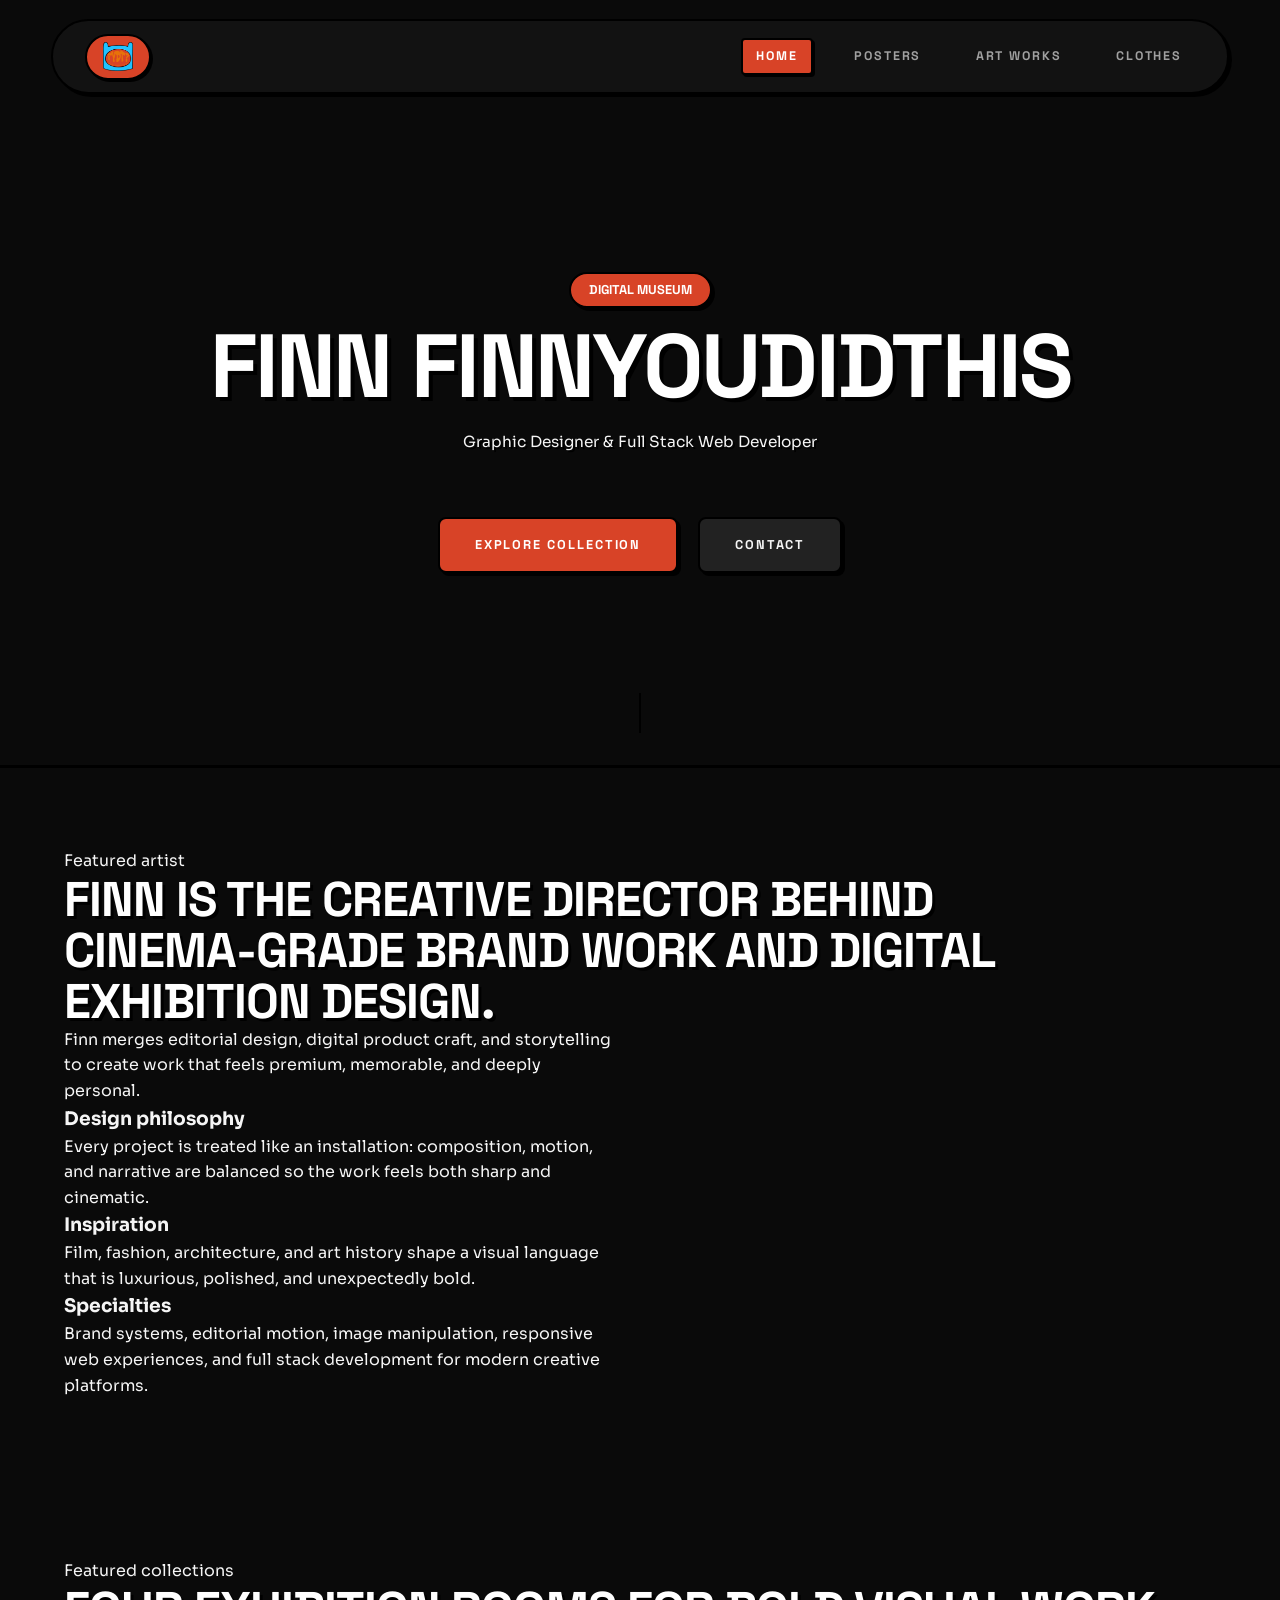
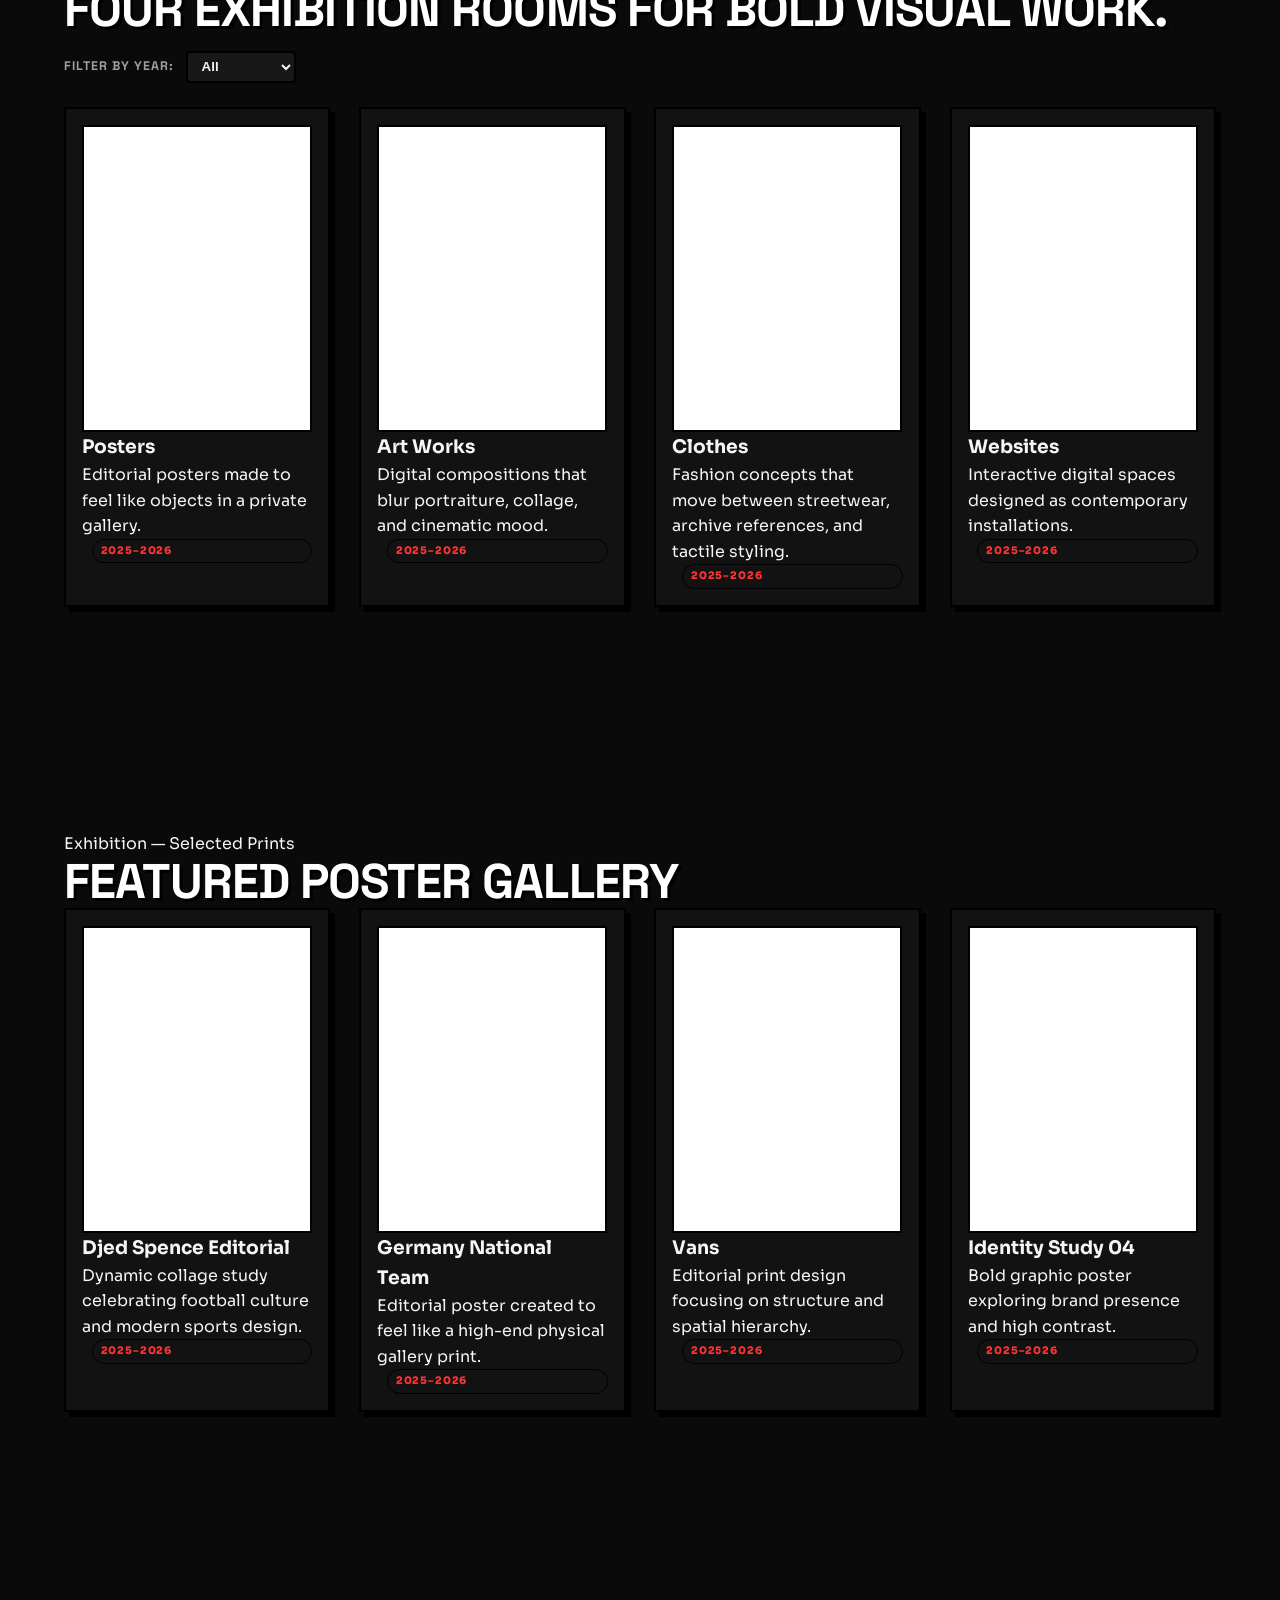
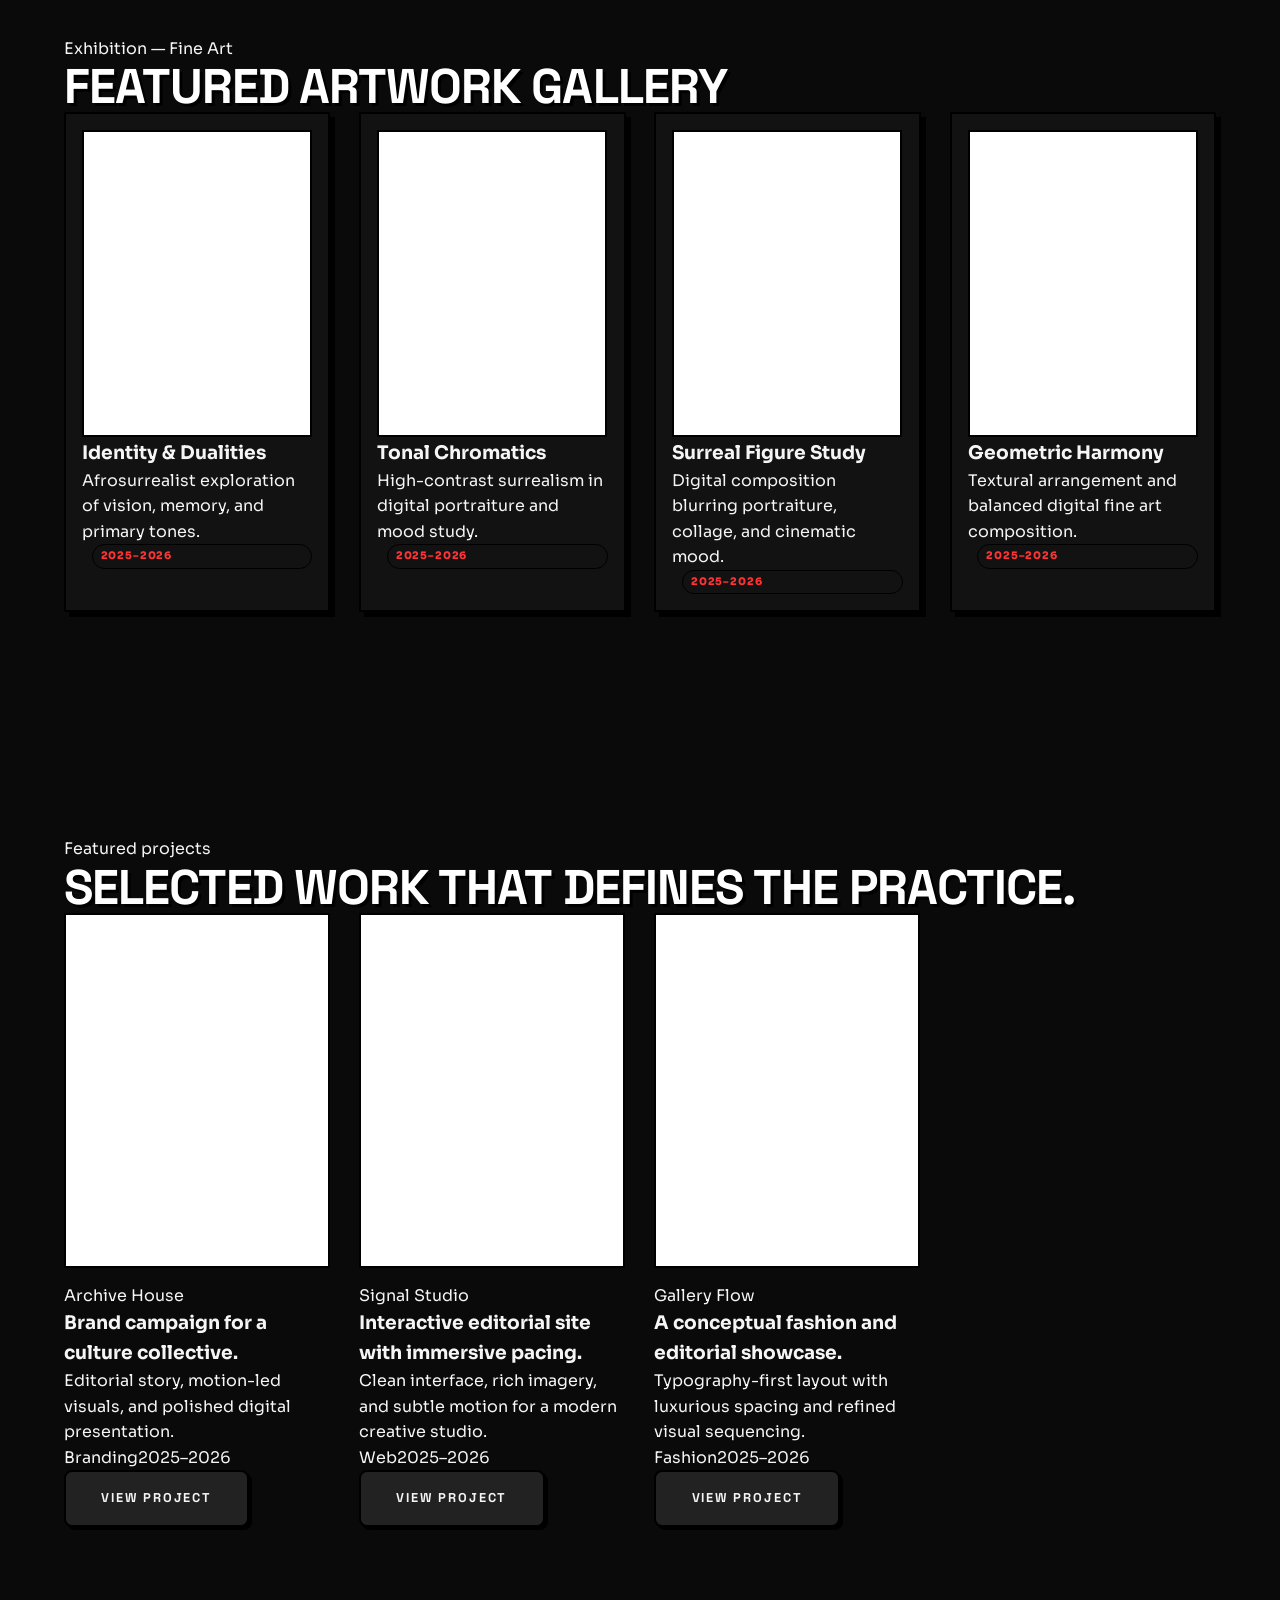
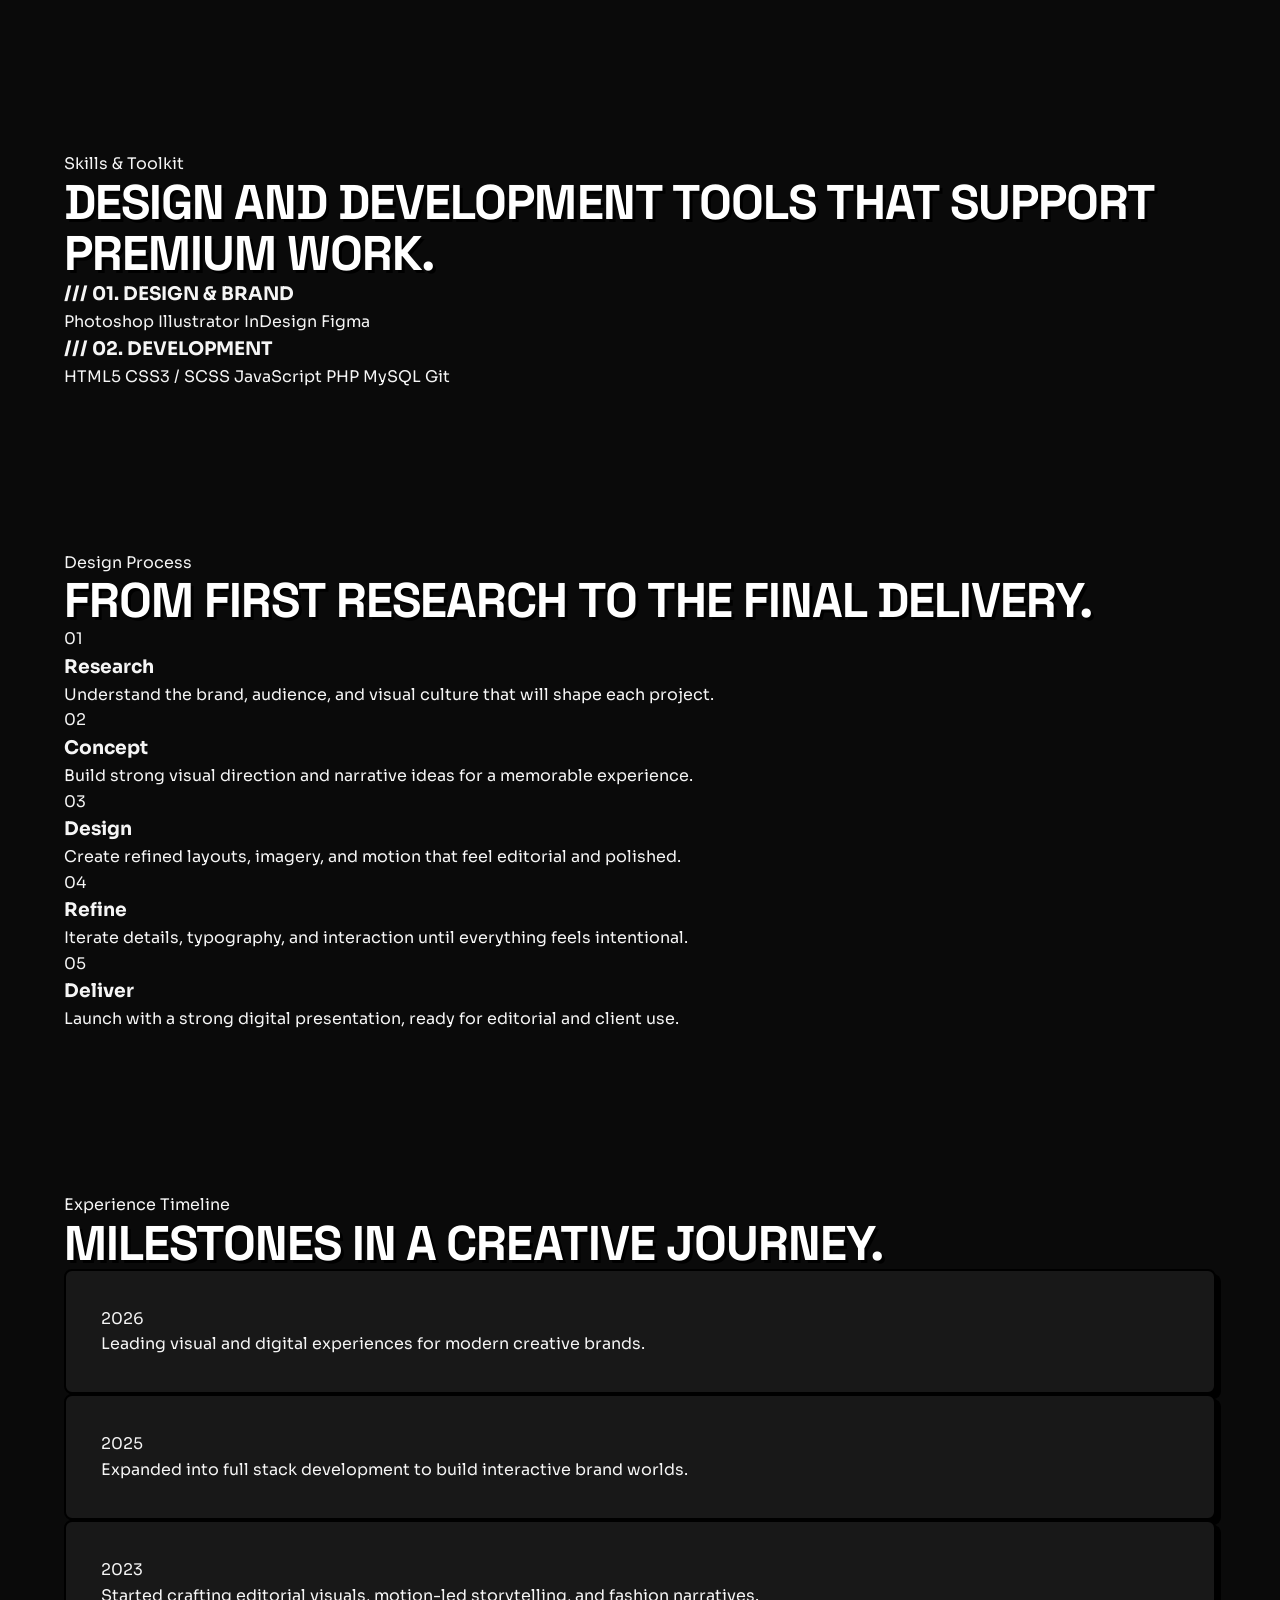
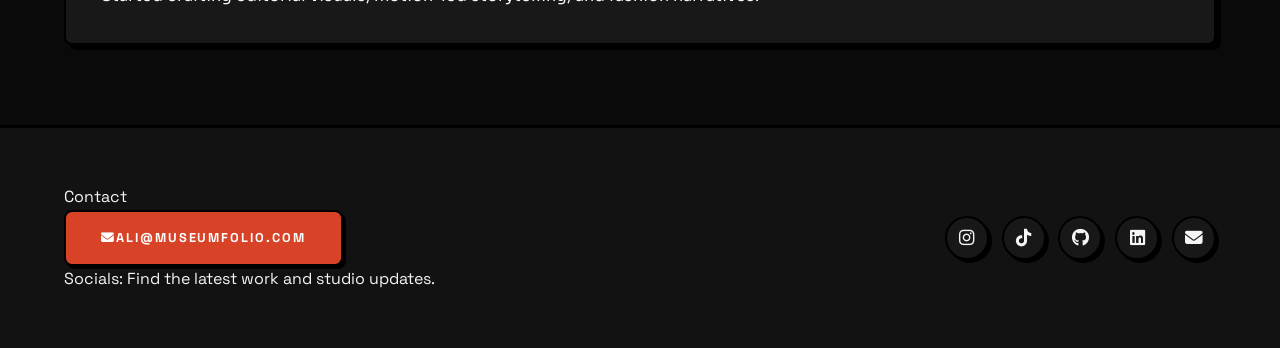
==== Index.html @ 9ff0ce9f "My website I had to redo and move everything" ====
<!DOCTYPE html>
<html lang="en">
<head>
  <meta charset="UTF-8">
  <meta name="viewport" content="width=device-width, initial-scale=1.0">
  <meta name="description" content="Finn is a graphic designer and full stack web developer creating cinematic, museum-inspired digital experiences.">
  <title>Finn | Digital Museum</title>
  
  <!-- Preconnect & Preload Critical Resources -->
  <link rel="icon" type="image/png" href="Images/FYDT/Favicon.png">
  <link rel="preconnect" href="https://fonts.googleapis.com">
  <link rel="preconnect" href="https://fonts.gstatic.com" crossorigin>
  <link rel="preload" href="https://fonts.googleapis.com/css2?family=Space+Grotesk:wght@400;500;700&family=Sora:wght@400;500;600;700&display=swap" as="style">
  
  <link href="https://fonts.googleapis.com/css2?family=Space+Grotesk:wght@400;500;700&family=Sora:wght@400;500;600;700&display=swap" rel="stylesheet">
  <link rel="stylesheet" href="https://cdnjs.cloudflare.com/ajax/libs/font-awesome/6.5.2/css/all.min.css">
  <link rel="stylesheet" href="style.css">
</head>
<body class="page-home" data-page="home">

  <!-- ==========================================================================
       LOADING SCREEN
       ========================================================================== -->
  <div class="loading-screen" id="loadingScreen" aria-hidden="true">
    <div class="loading-dots" aria-hidden="true">
      <span></span>
      <span></span>
      <span></span>
    </div>
    <p>Preparing the exhibition</p>
  </div>

  <!-- ==========================================================================
       SITE NAVIGATION HEADER
       ========================================================================== -->
  <header class="site-header">
    <a class="brand" href="Index.html" data-nav="home">
      <span class="nav-logo"><img src="Images/FYDT/Favicon.png" alt="Finn logo" width="40" height="40"></span>
    </a>
    <button class="menu-toggle" type="button" aria-label="Toggle menu">
      <span></span><span></span><span></span>
    </button>
    <nav class="site-nav" aria-label="Primary navigation">
      <a href="Index.html" data-nav="home" class="active">Home</a>
      <a href="posters.html" data-nav="posters">Posters</a>
      <a href="Artworks.html" data-nav="art">Art Works</a>
      <a href="clothing.html" data-nav="clothes">Clothes</a>
    </nav>
  </header>

  <main id="main-content">
    <!-- ==========================================================================
         HERO SECTION
         ========================================================================== -->
    <section class="hero-section">
      <div class="hero-stage">
        <video class="hero-background-video" muted autoplay loop playsinline preload="none" aria-hidden="true">
          <source src="Images/Hero/Index.mp4" type="video/mp4">
          Your browser does not support video playback.
        </video>
        <div class="hero-overlay"></div>
        
     <div class="hero-copy">
          <p class="eyebrow"> Digital Museum </p>
          <h1>Finn Finnyoudidthis</h1>
          
          <div class="hero-text-rotator" aria-live="polite">
            <span class="rotate-text active">Graphic Designer & Full Stack Web Developer</span>
            <span class="rotate-text">Designing experiences that tell stories.</span>
            <span class="rotate-text">Brand systems, editorial motion & web design.</span>
            <span class="rotate-text">Creating cinematic digital installations.</span>
          </div>

          <div class="hero-actions">
            <a class="btn btn-dark" href="#collections">Explore Collection</a>
            <a class="btn btn-secondary" href="#contact">Contact</a>
          </div>
        </div>

        <a class="scroll-indicator" href="#about" aria-label="Scroll to about section">
          <span></span>
        </a>
      </div>
    </section>

    <!-- ==========================================================================
         ABOUT SECTION
         ========================================================================== -->
    <section class="section about-section" id="about">
      <div class="homepage-heading reveal">
        <p class="eyebrow">Featured artist</p>
        <h2>Finn is the creative director behind cinema‑grade brand work and digital exhibition design.</h2>
      </div>
      <div class="homepage-about-grid reveal">
        <div class="about-copy">
          <p class="body-text">Finn merges editorial design, digital product craft, and storytelling to create work that feels premium, memorable, and deeply personal.</p>
          <div class="about-detail">
            <h3>Design philosophy</h3>
            <p>Every project is treated like an installation: composition, motion, and narrative are balanced so the work feels both sharp and cinematic.</p>
          </div>
          <div class="about-detail">
            <h3>Inspiration</h3>
            <p>Film, fashion, architecture, and art history shape a visual language that is luxurious, polished, and unexpectedly bold.</p>
          </div>
          <div class="about-detail">
            <h3>Specialties</h3>
            <p>Brand systems, editorial motion, image manipulation, responsive web experiences, and full stack development for modern creative platforms.</p>
          </div>
        </div>
      </div>
    </section>

    <!-- ==========================================================================
         COLLECTIONS SECTION
         ========================================================================== -->
    <section class="section collection-section" id="collections">
      <div class="homepage-heading reveal">
        <p class="eyebrow">Featured collections</p>
        <h2>Four exhibition rooms for bold visual work.</h2>
      </div>
      <div class="collection-grid reveal">
        <a href="posters.html" class="collection-card">
          <img src="Images/Posters/Germany.jpg" alt="Poster collection preview" loading="lazy" decoding="async" width="800" height="1000">
          <div>
            <h3>Posters</h3>
            <p>Editorial posters made to feel like objects in a private gallery.</p>
          </div>
        </a>
        <a href="Artworks.html" class="collection-card">
          <img src="Images/Artworks/Saskia.jpg" alt="Art works preview" loading="lazy" decoding="async" width="800" height="1000">
          <div>
            <h3>Art Works</h3>
            <p>Digital compositions that blur portraiture, collage, and cinematic mood.</p>
          </div>
        </a>
        <a href="clothing.html" class="collection-card">
          <img src="Images/Clothing/Retro (1).jpg" alt="Clothes collection preview" loading="lazy" decoding="async" width="800" height="1000">
          <div>
            <h3>Clothes</h3>
            <p>Fashion concepts that move between streetwear, archive references, and tactile styling.</p>
          </div>
        </a>
        <a href="website.html" class="collection-card">
          <img src="Images/Posters/Spain.jpg" alt="Websites collection preview" loading="lazy" decoding="async" width="800" height="1000">
          <div>
            <h3>Websites</h3>
            <p>Interactive digital spaces designed as contemporary installations.</p>
          </div>
        </a>
      </div>
    </section>

    <!-- ==========================================================================
         FEATURED POSTERS SECTION (4 ITEMS)
         ========================================================================== -->
    <section class="section" id="featured-posters">
      <div class="homepage-heading reveal">
        <p class="eyebrow">Exhibition — Selected Prints</p>
        <h2>Featured Poster Gallery</h2>
      </div>

      <div class="collection-grid reveal">
        <!-- Poster Card 1 -->
        <article class="collection-card artwork-card"
                 data-title="Djed Spence Editorial"
                 data-category="Sports Editorial"
                 data-description="Mixed-media poster combining action photography, raw scrapbooking elements, and bold typography inspired by modern kit launches."
                 data-versions='["Images/Posters/Djed.jpg"]'>
          <img src="Images/Posters/Djed.jpg" alt="Djed Spence Editorial" loading="lazy" decoding="async" width="800" height="1000">
          <div>
            <h3>Djed Spence Editorial</h3>
            <p>Dynamic collage study celebrating football culture and modern sports design.</p>
          </div>
        </article>

        <!-- Poster Card 2 -->
        <article class="collection-card artwork-card"
                 data-title="Germany Football Concept"
                 data-category="Sports Editorial"
                 data-description="High-contrast graphic layout using iconic national colors and energetic athlete portraiture."
                 data-versions='["Images/Posters/Germany.jpg"]'>
          <img src="Images/Posters/Germany.jpg" alt="Germany Football Concept" loading="lazy" decoding="async" width="800" height="1000">
          <div>
            <h3>Germany National Team</h3>
            <p>Editorial poster created to feel like a high-end physical gallery print.</p>
          </div>
        </article>

        <!-- Poster Card 3 -->
        <article class="collection-card artwork-card"
                 data-title="Typographic Composition 03"
                 data-category="Editorial Print"
                 data-description="Experimental layout exploring negative space, typography hierarchy, and subtle texture."
                 data-versions='["Images/Posters/Poster (1).jpg"]'>
          <img src="Images/Posters/GEOFF copy.jpg" alt="Typographic Poster Study" loading="lazy" decoding="async" width="800" height="1000">
          <div>
            <h3>Vans</h3>
            <p>Editorial print design focusing on structure and spatial hierarchy.</p>
          </div>
        </article>

        <!-- Poster Card 4 -->
        <article class="collection-card artwork-card"
                 data-title="Visual Identity Print 04"
                 data-category="Brand Graphic"
                 data-description="Bold branding visual exploring modern contrast and cultural symbolism."
                 data-versions='["Images/Posters/Poster (2).jpg"]'>
          <img src="Images/Posters/Norway.jpg" alt="Brand Graphic Poster" loading="lazy" decoding="async" width="800" height="1000">
          <div>
            <h3>Identity Study 04</h3>
            <p>Bold graphic poster exploring brand presence and high contrast.</p>
          </div>
        </article>
      </div>
    </section>

    <!-- ==========================================================================
         FEATURED ARTWORKS SECTION (4 ITEMS)
         ========================================================================== -->
    <section class="section" id="featured-artworks">
      <div class="homepage-heading reveal">
        <p class="eyebrow">Exhibition — Fine Art</p>
        <h2>Featured Artwork Gallery</h2>
      </div>

      <div class="collection-grid reveal">
        <!-- Artwork Card 1 -->
        <article class="collection-card artwork-card"
                 data-title="Identity & Dualities"
                 data-category="Afrosurrealism"
                 data-description="Bold halftone textures, vibrant primary accents, and symbolic layering exploring vision, memory, and culture."
                 data-versions='["Images/Artworks/GWSM-(1).jpg"]'>
          <img src="Images/Artworks/GWSM-(1).jpg" alt="Identity & Dualities" loading="lazy" decoding="async" width="800" height="1000">
          <div>
            <h3>Identity & Dualities</h3>
            <p>Afrosurrealist exploration of vision, memory, and primary tones.</p>
          </div>
        </article>

        <!-- Artwork Card 2 -->
        <article class="collection-card artwork-card"
                 data-title="Tonal Chromatics"
                 data-category="Visual Fine Art"
                 data-description="Rich color grading, tactile highlights, and dramatic silhouette framing designed to evoke raw emotion."
                 data-versions='["Images/Artworks/Panda-(1).jpg"]'>
          <img src="Images/Artworks/Panda-(1).jpg" alt="Tonal Chromatics" loading="lazy" decoding="async" width="800" height="1000">
          <div>
            <h3>Tonal Chromatics</h3>
            <p>High-contrast surrealism in digital portraiture and mood study.</p>
          </div>
        </article>

        <!-- Artwork Card 3 -->
        <article class="collection-card artwork-card"
                 data-title="Surreal Figure Study"
                 data-category="Visual Fine Art"
                 data-description="Cinematic digital composition blending fluid textures, vivid chroma waves, and figure portraiture."
                 data-versions='["Images/Artworks/Saskia.jpg"]'>
          <img src="Images/Artworks/Saskia.jpg" alt="Surreal Figure Study" loading="lazy" decoding="async" width="800" height="1000">
          <div>
            <h3>Surreal Figure Study</h3>
            <p>Digital composition blurring portraiture, collage, and cinematic mood.</p>
          </div>
        </article>

        <!-- Artwork Card 4 -->
        <article class="collection-card artwork-card"
                 data-title="Abstract Form & Texture"
                 data-category="Digital Collage"
                 data-description="Exploration into geometric arrangements, heavy grain overlays, and abstract visual balance."
                 data-versions='["Images/Artworks/Art (3).jpg"]'>
          <img src="Images/Artworks/Brown v1.jpg" alt="Abstract Form & Texture" loading="lazy" decoding="async" width="800" height="1000">
          <div>
            <h3>Geometric Harmony</h3>
            <p>Textural arrangement and balanced digital fine art composition.</p>
          </div>
        </article>
      </div>
    </section>

    <!-- ==========================================================================
         FEATURED PROJECTS SECTION
         ========================================================================== -->
    <section class="section project-section">
      <div class="homepage-heading reveal">
        <p class="eyebrow">Featured projects</p>
        <h2>Selected work that defines the practice.</h2>
      </div>
      <div class="featured-project-grid reveal">
        <article class="featured-project-card">
          <img src="Images/Artworks/GWSM-(1).jpg" alt="Archive House project preview" loading="lazy" decoding="async" width="800" height="600">
          <div class="project-copy">
            <p class="eyebrow">Archive House</p>
            <h3>Brand campaign for a culture collective.</h3>
            <p>Editorial story, motion-led visuals, and polished digital presentation.</p>
            <div class="project-meta"><span>Branding</span><span>2025–2026</span></div>
            <a href="#" class="btn btn-secondary">View Project</a>
          </div>
        </article>
        <article class="featured-project-card">
          <img src="Images/Artworks/Panda-(1).jpg" alt="Signal Studio project preview" loading="lazy" decoding="async" width="800" height="600">
          <div class="project-copy">
            <p class="eyebrow">Signal Studio</p>
            <h3>Interactive editorial site with immersive pacing.</h3>
            <p>Clean interface, rich imagery, and subtle motion for a modern creative studio.</p>
            <div class="project-meta"><span>Web</span><span>2025–2026</span></div>
            <a href="#" class="btn btn-secondary">View Project</a>
          </div>
        </article>
        <article class="featured-project-card">
          <img src="Images/Posters/Djed.jpg" alt="Gallery Flow project preview" loading="lazy" decoding="async" width="800" height="600">
          <div class="project-copy">
            <p class="eyebrow">Gallery Flow</p>
            <h3>A conceptual fashion and editorial showcase.</h3>
            <p>Typography-first layout with luxurious spacing and refined visual sequencing.</p>
            <div class="project-meta"><span>Fashion</span><span>2025–2026</span></div>
            <a href="#" class="btn btn-secondary">View Project</a>
          </div>
        </article>
      </div>
    </section>

    <!-- ==========================================================================
         SKILLS SECTION (NEO-BRUTALIST BADGE UPGRADE)
         ========================================================================== -->
    <section class="section skills-section">
      <div class="homepage-heading reveal">
        <p class="eyebrow">Skills & Toolkit</p>
        <h2>DESIGN AND DEVELOPMENT TOOLS THAT SUPPORT PREMIUM WORK.</h2>
      </div>
      <div class="skills-wrapper reveal">
        <div class="skills-group">
          <h3 class="skills-group-title">/// 01. DESIGN & BRAND</h3>
          <div class="skills-tags">
            <span class="skill-pill">Photoshop</span>
            <span class="skill-pill">Illustrator</span>
            <span class="skill-pill">InDesign</span>
            <span class="skill-pill">Figma</span>
          </div>
        </div>
        <div class="skills-group">
          <h3 class="skills-group-title">/// 02. DEVELOPMENT</h3>
          <div class="skills-tags">
            <span class="skill-pill">HTML5</span>
            <span class="skill-pill">CSS3 / SCSS</span>
            <span class="skill-pill">JavaScript</span>
            <span class="skill-pill">PHP</span>
            <span class="skill-pill">MySQL</span>
            <span class="skill-pill">Git</span>
          </div>
        </div>
      </div>
    </section>

    <!-- ==========================================================================
         PROCESS SECTION (NUMBERED CARD UPGRADE)
         ========================================================================== -->
    <section class="section process-section">
      <div class="homepage-heading reveal">
        <p class="eyebrow">Design Process</p>
        <h2>FROM FIRST RESEARCH TO THE FINAL DELIVERY.</h2>
      </div>
      <div class="process-grid reveal">
        <div class="process-card">
          <span class="process-number">01</span>
          <h3>Research</h3>
          <p>Understand the brand, audience, and visual culture that will shape each project.</p>
        </div>
        <div class="process-card">
          <span class="process-number">02</span>
          <h3>Concept</h3>
          <p>Build strong visual direction and narrative ideas for a memorable experience.</p>
        </div>
        <div class="process-card">
          <span class="process-number">03</span>
          <h3>Design</h3>
          <p>Create refined layouts, imagery, and motion that feel editorial and polished.</p>
        </div>
        <div class="process-card">
          <span class="process-number">04</span>
          <h3>Refine</h3>
          <p>Iterate details, typography, and interaction until everything feels intentional.</p>
        </div>
        <div class="process-card">
          <span class="process-number">05</span>
          <h3>Deliver</h3>
          <p>Launch with a strong digital presentation, ready for editorial and client use.</p>
        </div>
      </div>
    </section>

    <!-- ==========================================================================
         TIMELINE SECTION (VERTICAL BADGED TIMELINE UPGRADE)
         ========================================================================== -->
    <section class="section timeline-section">
      <div class="homepage-heading reveal">
        <p class="eyebrow">Experience Timeline</p>
        <h2>MILESTONES IN A CREATIVE JOURNEY.</h2>
      </div>
      <div class="timeline-container reveal">
        <div class="timeline-item">
          <div class="timeline-badge">2026</div>
          <div class="timeline-content">
            <p>Leading visual and digital experiences for modern creative brands.</p>
          </div>
        </div>
        <div class="timeline-item">
          <div class="timeline-badge">2025</div>
          <div class="timeline-content">
            <p>Expanded into full stack development to build interactive brand worlds.</p>
          </div>
        </div>
        <div class="timeline-item">
          <div class="timeline-badge">2023</div>
          <div class="timeline-content">
            <p>Started crafting editorial visuals, motion-led storytelling, and fashion narratives.</p>
          </div>
        </div>
      </div>
    </section>
  </main>

  <!-- ==========================================================================
       FOOTER
       ========================================================================== -->
  <footer class="site-footer" id="contact">
    <div class="footer-info">
      <p class="eyebrow">Contact</p>
      <div class="email-cta">
        <a href="mailto:ali@museumfolio.com" class="btn btn-dark email-btn">
          <i class="fa-solid fa-envelope" aria-hidden="true"></i>
          <span>ali@museumfolio.com</span>
        </a>
      </div>
      <p class="footer-subtext">Socials: Find the latest work and studio updates.</p>
    </div>
    <div class="social-links">
      <a href="https://www.instagram.com/finnyoudidthis/" target="_blank" rel="noreferrer" aria-label="Instagram">
        <i class="fab fa-instagram" aria-hidden="true"></i>
      </a>
      <a href="https://www.tiktok.com/" target="_blank" rel="noreferrer" aria-label="TikTok">
        <i class="fab fa-tiktok" aria-hidden="true"></i>
      </a>
      <a href="https://github.com/" target="_blank" rel="noreferrer" aria-label="GitHub">
        <i class="fab fa-github" aria-hidden="true"></i>
      </a>
      <a href="https://www.linkedin.com/" target="_blank" rel="noreferrer" aria-label="LinkedIn">
        <i class="fab fa-linkedin" aria-hidden="true"></i>
      </a>
      <a href="mailto:ali@museumfolio.com" aria-label="Email Direct">
        <i class="fas fa-envelope" aria-hidden="true"></i>
      </a>
    </div>
  </footer>

  <!-- Lightbox Modal -->
  <div class="art-modal" id="artModal" role="dialog" aria-modal="true" aria-labelledby="modalTitle" aria-hidden="true">
    <div class="art-modal-container">
      <button class="art-modal-close" aria-label="Close modal">&times;</button>
      <div class="art-modal-stage">
        <button class="modal-nav prev" aria-label="Previous image">&larr;</button>
        <img src="" alt="Poster Preview" class="reward-preview-img" id="modalImage">
        <button class="modal-nav next" aria-label="Next image">&rarr;</button>
      </div>
      <div class="art-modal-sidebar">
        <div class="modal-meta-header">
          <h2 class="modal-title" id="modalTitle">POSTER DETAILS</h2>
          <span class="category-tag"></span>
        </div>
        <div class="modal-meta-body">
          <p class="modal-description"></p>
        </div>
        <div class="version-section">
          <span class="version-section-title">Versions / Angles</span>
          <div class="version-thumbnails"></div>
        </div>
      </div>
    </div>
  </div>

  <!-- ==========================================================================
       SCRIPTS
       ========================================================================== -->
  <script src="https://cdnjs.cloudflare.com/ajax/libs/gsap/3.12.5/gsap.min.js"></script>
  <script src="https://unpkg.com/lenis@1.1.21/dist/lenis.min.js"></script>
  <script src="script.js"></script>

  <!-- Instant Preloader Safeguard Script for Mobile -->
  <script>
    (function() {
      const loader = document.getElementById('loadingScreen');
      const dismissLoader = () => {
        if (loader && !loader.classList.contains('hidden')) {
          loader.classList.add('hidden');
          document.body.classList.add('loaded');
        }
      };

      if (document.readyState === 'interactive' || document.readyState === 'complete') {
        dismissLoader();
      } else {
        document.addEventListener('DOMContentLoaded', dismissLoader);
      }

      setTimeout(dismissLoader, 1200);
    })();
  </script>
</body>
</html>
---- style.css ----
/* ==========================================================================
   PRODUCTION CSS ARCHITECTURE — EDITORIAL GALLERY & DIGITAL STUDIO
   Aesthetic: Raw Grunge / Neo-Brutalist Indie Zine / High-Contrast Tactile
   ========================================================================== */

/* --------------------------------------------------------------------------
   01. DESIGN SYSTEM & COLOR TOKENS (PUNK GRUNGE / NEO-BRUTALIST THEME)
   -------------------------------------------------------------------------- */
:root {
  /* Color System - Pitch Black, Dark Slate & Rust Accent */
  --bg-primary: #0a0a0a;
  --bg-secondary: #121212;
  --bg-surface: #181818;
  --bg-surface-elevated: #222222;

  --text-main: #f5f5f5;
  --text-muted: #a0a0a0;
  --text-dim: #666666;

  /* Raw Accent Colors */
  --accent: #d84327;
  --accent-hot: #ff3333;
  --accent-glow: rgba(216, 67, 39, 0.4);
  --accent-subtle: rgba(216, 67, 39, 0.15);

  /* Hard Brutalist Borders & Shadow System */
  --border-subtle: #262626;
  --border-accent: #d84327;
  --border-accent-strong: #ff3333;
  --border-strong: #000000;

  --shadow-hard-sm: 3px 3px 0px #000000;
  --shadow-hard-md: 5px 5px 0px #000000;
  --shadow-hard-lg: 8px 8px 0px #000000;

  /* Typography Families */
  --font-display: 'Space Grotesk', -apple-system, BlinkMacSystemFont, sans-serif;
  --font-body: 'Sora', -apple-system, BlinkMacSystemFont, sans-serif;
  --font-editorial: 'Cormorant Garamond', Georgia, serif;
  --font-accent: 'Permanent Marker', cursive, sans-serif;

  /* Spatial Geometry - Tactile Rounded Blocks & Sharp Cutouts */
  --radius-none: 0px;
  --radius-sm: 4px;
  --radius-md: 8px;
  --radius-lg: 12px;
  --radius-pill: 9999px;
  --radius: 6px;

  /* Elevation & Lighting */
  --shadow-sm: var(--shadow-hard-sm);
  --shadow-md: var(--shadow-hard-md);
  --shadow-lg: var(--shadow-hard-lg);
  --shadow-glow: 0 0 30px var(--accent-glow);
  --shadow: var(--shadow-hard-md);

  /* Glassmorphism Filters */
  --glass-blur: blur(0px); /* Stripped blur for clean brutalist edges */
  --glass-blur-heavy: blur(0px);

  /* Tactile Physical Motion */
  --ease-tactile: cubic-bezier(0.2, 0.8, 0.2, 1);
  --transition-fast: 0.12s var(--ease-tactile);
  --transition-smooth: 0.25s var(--ease-tactile);
}

/* --------------------------------------------------------------------------
   02. RESET & BASE ARCHITECTURE
   -------------------------------------------------------------------------- */
*, *::before, *::after {
  box-sizing: border-box;
  margin: 0;
  padding: 0;
}

html {
  scroll-behavior: smooth;
  font-size: 16px;
  background-color: var(--bg-primary);
  color-scheme: dark;
}

html.lenis, html.lenis body {
  height: auto;
}

.lenis.lenis-smooth {
  scroll-behavior: auto !important;
}

body {
  font-family: var(--font-body);
  background-color: var(--bg-primary);
  color: var(--text-main);
  line-height: 1.6;
  overflow-x: hidden;
  -webkit-font-smoothing: antialiased;
  text-rendering: optimizeLegibility;
  position: relative;
  min-height: 100vh;
}

body.nav-open {
  overflow: hidden; /* Prevents background scrolling when mobile menu is open */
}

a {
  color: inherit;
  text-decoration: none;
  transition: all var(--transition-fast);
}

img {
  display: block;
  max-width: 100%;
  height: auto;
  object-fit: cover;
  border-radius: 0 !important;
  border: 2px solid var(--border-strong);
  content-visibility: auto;
}

button {
  font: inherit;
  background: none;
  border: none;
  cursor: pointer;
  color: inherit;
}

::selection {
  background: var(--accent-hot);
  color: #000000;
}

/* --------------------------------------------------------------------------
   03. ATMOSPHERIC MOVING CLOUDS & SKY BACKGROUND (GRUNGE TONE)
   -------------------------------------------------------------------------- */
body::before {
  content: '';
  position: fixed;
  inset: -20%;
  width: 140%;
  height: 140%;
  background: 
    radial-gradient(ellipse at 20% 20%, rgba(216, 67, 39, 0.12) 0%, transparent 50%),
    radial-gradient(ellipse at 80% 70%, rgba(255, 51, 51, 0.08) 0%, transparent 60%),
    radial-gradient(ellipse at 50% 30%, rgba(18, 18, 18, 0.95) 0%, transparent 70%);
  pointer-events: none;
  z-index: -3;
}

/* Moving Film Grain Cloud Texture Layers */
body::after {
  content: '';
  position: fixed;
  inset: -50%;
  width: 200%;
  height: 200%;
  background-image: 
    radial-gradient(circle at 30% 40%, rgba(255, 255, 255, 0.03) 0%, transparent 20%),
    radial-gradient(circle at 70% 60%, rgba(216, 67, 39, 0.05) 0%, transparent 25%),
    radial-gradient(circle at 40% 80%, rgba(255, 255, 255, 0.02) 0%, transparent 18%);
  filter: contrast(1.2);
  pointer-events: none;
  z-index: -2;
  opacity: 0.85;
  animation: floatClouds 45s ease-in-out infinite alternate;
  will-change: transform;
}

@keyframes floatClouds {
  0% { transform: translate(0, 0) scale(1); }
  50% { transform: translate(-4%, 3%) scale(1.05); }
  100% { transform: translate(3%, -4%) scale(0.98); }
}

#starCanvas {
  position: fixed;
  inset: 0;
  z-index: -1;
  pointer-events: none;
  opacity: 0.25;
  mix-blend-mode: screen;
}

@media (max-width: 850px) {
  body::after {
    animation: none;
    filter: none;
    opacity: 0.3;
  }
}

/* --------------------------------------------------------------------------
   Mobile Performance & Responsive Layout Enhancements
   - Reduce costly animations on small devices
   - Simplify card transforms and grid for mobile
   - Show mobile menu toggle and provide an accessible nav overlay
   -------------------------------------------------------------------------- */

/* Prefer vertical pan scrolling on touch devices */
html, body, .section { touch-action: pan-y; }

/* Target small screens */
@media (max-width: 850px) {
  .poster-grid,
  .art-grid,
  .fashion-grid,
  .collection-grid,
  .grid {
    grid-template-columns: repeat(2, 1fr);
    gap: 1rem;
    padding-bottom: 2rem;
  }

  .poster-card,
  .art-card,
  .fashion-card,
  .artwork-card,
  .project-card,
  .collection-card,
  .card {
    transform: none !important;
    will-change: transform, opacity;
    padding: 0.6rem;
  }

  .poster-card:hover,
  .art-card:hover,
  .fashion-card:hover,
  .artwork-card:hover,
  .project-card:hover,
  .collection-card:hover,
  .card:hover {
    transform: none !important;
    box-shadow: none !important;
  }

  .poster-card img,
  .art-card img,
  .fashion-card img,
  .artwork-card img {
    aspect-ratio: 3 / 4;
    padding: 0.5rem !important;
  }

  .menu-toggle { display: inline-flex; }
  .site-nav { display: none !important; }

  body.nav-open .site-nav {
    display: flex !important;
    position: fixed;
    top: 6rem;
    left: 4vw;
    right: 4vw;
    background: var(--bg-secondary);
    padding: 1rem 1.2rem;
    border-radius: var(--radius-md);
    flex-direction: column;
    gap: 0.8rem;
    z-index: 1002;
    border: 2px solid var(--border-strong);
  }

  .art-modal-container {
    grid-template-columns: 1fr !important;
    max-width: 95% !important;
    height: 85vh !important;
  }

  .year-filter { margin: 0.6rem 0; }
  .cursor-dot { display: none !important; }
}

@media (max-width: 480px) {
  .poster-grid,
  .art-grid,
  .fashion-grid,
  .collection-grid,
  .grid {
    grid-template-columns: 1fr;
    gap: 0.8rem;
  }

  .year-filter label { display: none; }
  .hero-copy h1 { font-size: clamp(2rem, 8vw, 3.5rem); }
}

/* Disable heavier animations and transitions when the JS adds the no-animations class */
.no-animations .hero-copy,
.no-animations .rotate-text,
.no-animations .poster-card,
.no-animations .art-modal,
.no-animations .site-header,
.no-animations .loading-dots span {
  animation: none !important;
  transition: none !important;
}

.no-animations body::after { animation: none !important; }


/* --------------------------------------------------------------------------
   04. CURSOR & PRELOADER
   -------------------------------------------------------------------------- */
.cursor-dot {
  position: fixed;
  top: 0;
  left: 0;
  width: 18px;
  height: 18px;
  border: 2px solid #ffffff;
  border-radius: 0%; /* Sharp Brutalist Cursor Frame */
  pointer-events: none;
  transform: translate(-50%, -50%);
  z-index: 10000;
  transition: width 0.15s var(--ease-tactile), height 0.15s var(--ease-tactile), background-color 0.15s ease;
  mix-blend-mode: difference;
  display: none;
}

.cursor-dot.active {
  width: 45px;
  height: 45px;
  background-color: var(--accent-hot);
  border-color: #000000;
  opacity: 0.9;
}

@media (pointer: fine) {
  .cursor-dot { display: block; }
}

.loading-screen {
  position: fixed;
  inset: 0;
  background: var(--bg-primary);
  display: flex;
  flex-direction: column;
  align-items: center;
  justify-content: center;
  gap: 1.5rem;
  z-index: 9999;
  transition: opacity 0.4s var(--ease-tactile), visibility 0.4s ease;
}

.loading-screen p {
  font-family: var(--font-display);
  font-size: 0.85rem;
  font-weight: 800;
  letter-spacing: 0.2em;
  text-transform: uppercase;
  color: var(--text-main);
}

.loading-screen.hidden {
  opacity: 0;
  visibility: hidden;
}

.loading-dots {
  display: flex;
  gap: 0.8rem;
}

.loading-dots span {
  width: 14px;
  height: 14px;
  border-radius: 2px;
  background: var(--accent);
  border: 1.5px solid var(--border-strong);
  box-shadow: 2px 2px 0px #000000;
  animation: dotPulse 1.2s infinite;
}

.loading-dots span:nth-child(2) { animation-delay: 0.2s; }
.loading-dots span:nth-child(3) { animation-delay: 0.4s; }

@keyframes dotPulse {
  0%, 100% { transform: scale(0.8); opacity: 0.4; }
  50% { transform: scale(1.2); opacity: 1; background: var(--accent-hot); }
}

/* --------------------------------------------------------------------------
   05. NAVIGATION & FLOATING HEADER
   -------------------------------------------------------------------------- */
.site-header {
  position: fixed;
  top: 1.2rem;
  left: 4vw;
  right: 4vw;
  z-index: 1000;
  display: flex;
  align-items: center;
  justify-content: space-between;
  padding: 0.8rem 2rem;
  background: var(--bg-secondary);
  border: 2.5px solid var(--border-strong);
  border-radius: var(--radius-pill);
  box-shadow: var(--shadow-hard-sm);
  opacity: 0;
  transform: translateY(-20px);
  transition: all 0.3s var(--ease-tactile);
}

body.loaded .site-header {
  opacity: 1;
  transform: translateY(0);
}

.site-header.scrolled {
  background: var(--bg-primary);
  border-color: var(--border-strong);
  box-shadow: var(--shadow-hard-md);
}

.brand {
  font-family: var(--font-display);
  font-size: 0.85rem;
  font-weight: 800;
  letter-spacing: 0.2em;
  text-transform: uppercase;
}

.nav-logo {
  display: inline-flex;
  align-items: center;
  justify-content: center;
  padding: 0.4rem 1rem;
  border: 2px solid var(--border-strong);
  border-radius: var(--radius-pill);
  background: var(--accent);
  box-shadow: 2px 2px 0px #000000;
  transition: all var(--transition-fast);
}

.nav-logo:hover {
  background: var(--accent-hot);
  transform: translate(-1px, -1px);
  box-shadow: 3px 3px 0px #000000;
}

.nav-logo img {
  height: 1.8rem;
  width: auto;
  object-fit: contain;
  background: transparent !important;
  border: none !important;
  padding: 0 !important;
}

.site-nav {
  display: flex;
  gap: 1.8rem;
  align-items: center;
}

.site-nav a {
  font-family: var(--font-display);
  font-size: 0.78rem;
  font-weight: 800;
  text-transform: uppercase;
  letter-spacing: 0.15em;
  color: var(--text-muted);
  position: relative;
  padding: 0.4rem 0.8rem;
  border-radius: var(--radius-sm);
}

.site-nav a:hover,
.site-nav a.active {
  color: #ffffff;
  background: var(--accent);
  border: 2px solid var(--border-strong);
  box-shadow: 2px 2px 0px #000000;
}

.menu-toggle {
  display: none;
  flex-direction: column;
  justify-content: space-between;
  width: 28px;
  height: 20px;
  background: transparent;
  padding: 0;
  z-index: 1001;
}

.menu-toggle span {
  width: 100%;
  height: 3px;
  background: var(--text-main);
  border: 1px solid var(--border-strong);
  transition: all 0.2s ease;
}

.menu-toggle.active span:nth-child(1) {
  transform: translateY(8px) rotate(45deg);
  background: var(--accent-hot);
}
.menu-toggle.active span:nth-child(2) {
  opacity: 0;
}
.menu-toggle.active span:nth-child(3) {
  transform: translateY(-9px) rotate(-45deg);
  background: var(--accent-hot);
}

.nav-backdrop {
  display: none;
}

@media (max-width: 850px) {
  .nav-backdrop {
    display: block;
    position: fixed;
    inset: 0;
    background: rgba(10, 10, 10, 0.85);
    z-index: 998;
    opacity: 0;
    visibility: hidden;
    transition: opacity 0.3s ease, visibility 0.3s ease;
  }

  body.nav-open .nav-backdrop {
    opacity: 1;
    visibility: visible;
  }
}

/* --------------------------------------------------------------------------
   06. HERO SECTION & FULL-SCREEN VIDEO
   -------------------------------------------------------------------------- */
.hero-section,
.page-hero {
  position: relative;
  min-height: 85vh;
  width: 100%;
  display: flex;
  align-items: center;
  justify-content: center;
  padding: 0 5vw;
  overflow: hidden;
  border-bottom: 3px solid var(--border-strong);
}

.hero-stage {
  position: relative;
  width: 100%;
  min-height: 85vh;
  display: grid;
  align-items: center;
  justify-content: center;
  padding-top: 5rem;
}

/* Strict Hero Background Video Reset */
video.hero-background-video,
.hero-background-video {
  position: absolute !important;
  inset: 0 !important;
  top: 0 !important;
  left: 0 !important;
  width: 100% !important;
  height: 100% !important;
  min-width: 100% !important;
  min-height: 100% !important;
  max-width: none !important;
  max-height: none !important;
  object-fit: cover !important;
  z-index: 0 !important;
  border: none !important;
  padding: 0 !important;
  margin: 0 !important;
  box-shadow: none !important;
  filter: contrast(1.2) brightness(0.75) grayscale(0.2); 
}

.hero-overlay {
  position: absolute;
  inset: 0;
  background: linear-gradient(180deg, rgba(10, 10, 10, 0.35) 0%, rgba(10, 10, 10, 0.8) 100%);
  z-index: 1;
}

.hero-copy {
  position: relative;
  z-index: 2;
  max-width: 950px;
  padding: 3rem 0;
  text-align: center;
  animation: heroFadeInOut 8s ease-in-out infinite;
}

@keyframes heroFadeInOut {
  0% { opacity: 0; transform: translateY(12px); }
  15% { opacity: 1; transform: translateY(0); }
  85% { opacity: 1; transform: translateY(0); }
  100% { opacity: 0; transform: translateY(-12px); }
}

.hero-copy h1 {
  font-family: var(--font-display);
  font-size: clamp(3rem, 7vw, 6.5rem);
  line-height: 0.95;
  letter-spacing: -0.03em;
  text-transform: uppercase;
  margin-bottom: 1.2rem;
  font-weight: 900;
  color: #ffffff;
  display: inline-block;
  text-shadow: 4px 4px 0px #000000;
}

.hero-copy .eyebrow {
  display: inline-block;
  text-transform: uppercase;
  font-family: var(--font-display);
  font-weight: 800;
  font-size: 0.8rem;
  color: #fff;
  background: var(--accent);
  padding: 6px 18px;
  border-radius: var(--radius-pill);
  border: 2px solid var(--border-strong);
  box-shadow: var(--shadow-hard-sm);
  margin-bottom: 1rem;
}

.hero-text-rotator {
  position: relative;
  min-height: 3.5rem;
  margin-bottom: 2rem;
}

.rotate-text {
  position: absolute;
  top: 0;
  left: 50%;
  transform: translateX(-50%);
  width: 100%;
  font-size: clamp(0.95rem, 1.2vw, 1.2rem);
  color: var(--text-main);
  max-width: 620px;
  line-height: 1.7;
  opacity: 0;
  transition: opacity 0.4s var(--ease-tactile);
  pointer-events: none;
  text-shadow: 2px 2px 0px #000000;
}

.rotate-text.active {
  opacity: 1;
  pointer-events: auto;
}

.hero-actions {
  display: flex;
  justify-content: center;
  flex-wrap: wrap;
  gap: 1.2rem;
}

.scroll-indicator {
  position: absolute;
  bottom: 2rem;
  left: 50%;
  transform: translateX(-50%);
  z-index: 2;
  display: flex;
  flex-direction: column;
  align-items: center;
  gap: 0.6rem;
  font-family: var(--font-display);
  font-size: 0.7rem;
  font-weight: 800;
  letter-spacing: 0.25em;
  text-transform: uppercase;
  color: var(--text-muted);
}

.scroll-indicator span {
  width: 2px;
  height: 40px;
  background: var(--border-subtle);
  border: 1px solid var(--border-strong);
  position: relative;
  overflow: hidden;
}

.scroll-indicator span::before {
  content: '';
  position: absolute;
  top: 0;
  left: 0;
  width: 100%;
  height: 50%;
  background: var(--accent-hot);
  animation: scrollLoop 1.8s infinite;
}

@keyframes scrollLoop {
  0% { transform: translateY(-100%); }
  100% { transform: translateY(200%); }
}

/* --------------------------------------------------------------------------
   07. BUTTONS & GENERAL TYPOGRAPHY (NEO-BRUTALIST TACTILE REFACTOR)
   -------------------------------------------------------------------------- */
.section-heading {
  margin-bottom: 3rem;
  max-width: 850px;
}

.section-heading h2,
.homepage-heading h2 {
  font-family: var(--font-display);
  font-size: clamp(2rem, 3.8vw, 3.5rem);
  line-height: 1.05;
  letter-spacing: -0.02em;
  text-transform: uppercase;
  font-weight: 900;
  color: #ffffff;
  text-shadow: 3px 3px 0px #000000;
}

/* Tactile Depressing Button Mechanics */
.btn {
  display: inline-flex;
  align-items: center;
  justify-content: center;
  padding: 1rem 2.2rem;
  border-radius: var(--radius-md);
  font-family: var(--font-display);
  font-size: 0.8rem;
  font-weight: 800;
  letter-spacing: 0.15em;
  text-transform: uppercase;
  border: 2.5px solid var(--border-strong);
  box-shadow: var(--shadow-hard-sm);
  transition: all var(--transition-fast);
  user-select: none;
}

.btn:hover {
  transform: translate(-2px, -2px);
  box-shadow: var(--shadow-hard-md);
}

.btn:active {
  transform: translate(2px, 2px);
  box-shadow: 1px 1px 0px #000000;
}

.btn-dark {
  background: var(--accent);
  color: #ffffff;
}

.btn-dark:hover {
  background: var(--accent-hot);
}

.btn-secondary,
.btn-light {
  background: var(--bg-surface-elevated);
  color: var(--text-main);
  border-color: var(--border-strong);
}

.btn-secondary:hover,
.btn-light:hover {
  background: var(--accent);
  color: #ffffff;
}

/* --------------------------------------------------------------------------
   08. ART PRINT EXHIBIT GRID (RAW INDIE ZINE FRAMING)
   -------------------------------------------------------------------------- */
.section {
  padding: 5rem 5vw;
}

.poster-grid,
.art-grid,
.fashion-grid,
.featured-project-grid,
.project-grid,
.collection-grid,
.grid {
  display: grid;
  grid-template-columns: repeat(4, 1fr);
  gap: 2.5rem 1.8rem;
  padding-bottom: 4rem;
}

.poster-card,
.art-card,
.fashion-card,
.artwork-card,
.project-card,
.collection-card,
.card {
  position: relative;
  background: var(--bg-secondary);
  border: 2.5px solid var(--border-strong);
  padding: 1rem;
  box-shadow: var(--shadow-hard-md);
  display: flex;
  flex-direction: column;
  cursor: pointer;
  transition: transform var(--transition-fast), box-shadow var(--transition-fast), border-color var(--transition-fast);
}

/* Subtle Zine Poster Rotation */
.poster-card:nth-child(even),
.art-card:nth-child(even) {
  transform: rotate(-1deg);
}

.poster-card:nth-child(odd),
.art-card:nth-child(odd) {
  transform: rotate(1deg);
}

.poster-card:hover,
.art-card:hover,
.fashion-card:hover,
.artwork-card:hover,
.project-card:hover,
.collection-card:hover,
.card:hover {
  transform: translate(-3px, -3px) rotate(0deg);
  box-shadow: var(--shadow-hard-lg);
  border-color: var(--accent);
}

.poster-card img,
.art-card img,
.fashion-card img,
.artwork-card img,
.featured-project-card img,
.project-card img,
.collection-card img,
.variant-img,
.art-feature img,
.fashion-hero img {
  width: 100%;
  aspect-ratio: 3 / 4;
  object-fit: cover;
  background: #ffffff !important;
  padding: 0.8rem !important; /* Matted Zine Frame */
  border: 2px solid var(--border-strong) !important;
  box-shadow: none;
  filter: contrast(1.1) grayscale(0.15);
  transition: filter var(--transition-fast);
}

.poster-card:hover img,
.art-card:hover img {
  filter: contrast(1.2) grayscale(0%);
}

.version-badge {
  position: absolute;
  bottom: 1.2rem;
  right: 1.2rem;
  background: var(--accent);
  color: #ffffff;
  border: 2px solid var(--border-strong);
  padding: 0.35rem 0.75rem;
  font-family: var(--font-display);
  font-size: 0.65rem;
  font-weight: 800;
  letter-spacing: 0.12em;
  text-transform: uppercase;
  border-radius: var(--radius-pill);
  box-shadow: 2px 2px 0px #000000;
  display: flex;
  align-items: center;
  gap: 0.4rem;
  z-index: 2;
}

.poster-meta,
.art-caption,
.fashion-caption,
.project-copy,
.project-info {
  padding: 0.9rem 0 0 0;
  text-align: left;
}

.poster-meta h2,
.art-caption h2,
.art-caption h3,
.fashion-caption h2,
.project-info h2 {
  font-family: var(--font-display);
  font-size: 0.85rem;
  font-weight: 800;
  letter-spacing: 0.08em;
  text-transform: uppercase;
  color: var(--text-main);
  margin-bottom: 0.2rem;
}

.poster-meta p,
.art-caption p,
.fashion-caption p,
.project-info p {
  font-size: 0.75rem;
  color: var(--text-muted);
  line-height: 1.4;
  margin-bottom: 0.3rem;
}

.poster-meta span,
.art-caption span {
  font-family: var(--font-display);
  font-size: 0.7rem;
  font-weight: 800;
  letter-spacing: 0.08em;
  color: var(--accent-hot);
  text-transform: uppercase;
}

/* Year badge appended by script.js when a year isn't explicit */
.year-range {
  display: inline-block;
  margin-left: 0.6rem;
  background: transparent;
  color: var(--accent-hot);
  border: 1px solid var(--border-strong);
  padding: 0.18rem 0.5rem;
  font-size: 0.65rem;
  font-weight: 800;
  letter-spacing: 0.08em;
  text-transform: uppercase;
  border-radius: var(--radius-pill);
}

/* Small filter UI placed above galleries */
.year-filter {
  display: flex;
  gap: 0.75rem;
  align-items: center;
  margin: 1rem 0 1.5rem;
  font-family: var(--font-display);
  color: var(--text-muted);
}

.year-filter label {
  font-size: 0.78rem;
  font-weight: 800;
  text-transform: uppercase;
  letter-spacing: 0.08em;
  color: var(--text-muted);
}

.year-filter select {
  background: var(--bg-surface);
  color: var(--text-main);
  border: 2px solid var(--border-strong);
  padding: 0.35rem 0.6rem;
  border-radius: var(--radius-sm);
  font-weight: 800;
}

/* --------------------------------------------------------------------------
   09. RE-ENGINEERED SIDE-BY-SIDE MODAL
   -------------------------------------------------------------------------- */
.art-modal,
#artModal {
  position: fixed;
  inset: 0;
  z-index: 9999;
  display: flex;
  align-items: center;
  justify-content: center;
  padding: 2rem;
  background: rgba(10, 10, 10, 0.92);
  opacity: 0;
  visibility: hidden;
  transition: opacity 0.25s ease, visibility 0.25s ease;
}

.art-modal.active,
#artModal.active {
  opacity: 1;
  visibility: visible;
}

.art-modal-container {
  position: relative;
  width: 100%;
  max-width: 1100px;
  height: 85vh;
  max-height: 750px;
  background: var(--bg-secondary);
  border: 3px solid var(--border-strong);
  box-shadow: 12px 12px 0px #000000;
  display: grid;
  grid-template-columns: 1fr 380px;
  overflow: hidden;
  border-radius: var(--radius-md) !important;
}

.art-modal-close {
  position: absolute;
  top: 1.2rem;
  right: 1.2rem;
  z-index: 50;
  background: var(--accent);
  border: 2px solid var(--border-strong);
  color: #ffffff;
  padding: 0.6rem 1.1rem;
  min-height: 44px;
  display: inline-flex;
  align-items: center;
  justify-content: center;
  font-family: var(--font-display);
  font-size: 0.75rem;
  font-weight: 800;
  letter-spacing: 0.15em;
  text-transform: uppercase;
  cursor: pointer;
  box-shadow: 3px 3px 0px #000000;
  transition: all var(--transition-fast);
}

.art-modal-close:hover {
  background: var(--accent-hot);
  transform: translate(-1px, -1px);
  box-shadow: 4px 4px 0px #000000;
}

.art-modal-close:active {
  transform: translate(2px, 2px);
  box-shadow: 1px 1px 0px #000000;
}

/* Left Stage View */
.art-modal-stage {
  position: relative;
  background: #000000;
  display: flex;
  align-items: center;
  justify-content: center;
  padding: 2.5rem;
  overflow: hidden;
  border-right: 2.5px solid var(--border-strong);
}

.art-modal-stage img {
  max-height: 100%;
  max-width: 100%;
  width: auto;
  height: auto;
  object-fit: contain;
  background: transparent !important;
  border: none !important;
  padding: 0 !important;
}

.modal-nav {
  position: absolute;
  top: 50%;
  transform: translateY(-50%);
  background: var(--bg-surface-elevated);
  border: 2px solid var(--border-strong);
  color: #ffffff;
  width: 48px;
  height: 48px;
  display: grid;
  place-items: center;
  cursor: pointer;
  z-index: 10;
  box-shadow: 3px 3px 0px #000000;
  transition: all var(--transition-fast);
}

.modal-nav:hover {
  background: var(--accent);
  transform: translateY(-50%) translate(-1px, -1px);
  box-shadow: 4px 4px 0px #000000;
}

.modal-nav:active {
  transform: translateY(-50%) translate(2px, 2px);
  box-shadow: 1px 1px 0px #000000;
}

.modal-nav.prev { left: 1.2rem; }
.modal-nav.next { right: 1.2rem; }

/* Right Sidebar View */
.art-modal-sidebar {
  background: var(--bg-primary);
  padding: 3rem 2rem 2rem;
  display: flex;
  flex-direction: column;
  justify-content: space-between;
  overflow-y: auto;
}

.modal-meta-header {
  margin-bottom: 1.5rem;
  border-bottom: 2px solid var(--border-strong);
  padding-bottom: 1.2rem;
}

.modal-meta-header h2 {
  font-family: var(--font-display);
  font-size: 1.3rem;
  font-weight: 800;
  text-transform: uppercase;
  letter-spacing: 0.05em;
  color: #ffffff;
  margin-bottom: 0.4rem;
}

.modal-meta-header .category-tag {
  font-family: var(--font-display);
  font-size: 0.72rem;
  font-weight: 800;
  color: var(--accent-hot);
  text-transform: uppercase;
  letter-spacing: 0.15em;
}

.modal-meta-body {
  flex: 1;
  display: flex;
  flex-direction: column;
  gap: 1.2rem;
}

.modal-description {
  font-size: 0.85rem;
  color: var(--text-muted);
  line-height: 1.6;
}

.modal-specs {
  display: flex;
  flex-direction: column;
  gap: 0.5rem;
  font-size: 0.78rem;
  color: var(--text-dim);
}

.modal-specs div {
  display: flex;
  justify-content: space-between;
  border-bottom: 1px dashed var(--border-subtle);
  padding-bottom: 0.3rem;
}

.modal-specs span {
  color: var(--text-main);
  font-weight: 700;
}

.version-section {
  margin-top: 1.5rem;
  border-top: 2px solid var(--border-strong);
  padding-top: 1.2rem;
}

.version-section-title {
  font-family: var(--font-display);
  font-size: 0.72rem;
  font-weight: 800;
  text-transform: uppercase;
  letter-spacing: 0.15em;
  color: var(--text-muted);
  margin-bottom: 0.8rem;
  display: flex;
  justify-content: space-between;
}

.version-thumbnails {
  display: flex;
  gap: 0.8rem;
  overflow-x: auto;
  padding-bottom: 0.4rem;
  scroll-snap-type: x mandatory;
}

.version-thumbnails img {
  width: 65px;
  height: 65px;
  min-width: 65px;
  object-fit: cover;
  border: 2px solid var(--border-strong) !important;
  cursor: pointer;
  opacity: 0.5;
  background: #000000 !important;
  padding: 0 !important;
  transition: all var(--transition-fast);
  scroll-snap-align: start;
}

.version-thumbnails img.active,
.version-thumbnails img:hover {
  opacity: 1;
  border-color: var(--accent-hot) !important;
  box-shadow: 2px 2px 0px #000000;
}

.art-modal.no-info .art-modal-container {
  grid-template-columns: 1fr;
  max-width: 850px;
}
.art-modal.no-info .art-modal-sidebar {
  display: none;
}

/* --------------------------------------------------------------------------
   10. CV, ABOUT & SERVICE PANELS
   -------------------------------------------------------------------------- */
.about-grid,
.homepage-about-grid {
  display: grid;
  grid-template-columns: 1fr 1fr;
  gap: 3.5rem;
  align-items: center;
}

.cv-card,
.panel,
.skill-panel,
.process-step,
.timeline-item,
.service-card {
  background: var(--bg-surface);
  border: 2.5px solid var(--border-strong);
  border-radius: var(--radius-md) !important;
  padding: 2.2rem;
  box-shadow: var(--shadow-hard-md);
  transition: all var(--transition-fast);
}

.cv-card:hover,
.panel:hover,
.service-card:hover {
  border-color: var(--accent);
  transform: translate(-2px, -2px);
  box-shadow: var(--shadow-hard-lg);
  background: var(--bg-surface-elevated);
}

.services-grid {
  display: grid;
  grid-template-columns: repeat(4, 1fr);
  gap: 1.2rem;
}

.service-icon {
  width: 48px;
  height: 48px;
  border-radius: var(--radius-sm);
  display: grid;
  place-items: center;
  background: var(--accent);
  border: 2px solid var(--border-strong);
  color: #ffffff;
  font-size: 1.1rem;
  margin-bottom: 1.2rem;
  box-shadow: 2px 2px 0px #000000;
}

/* --------------------------------------------------------------------------
   11. INTEGRATED CONTACT SECTION & FOOTER (NEO-BRUTALIST OVERHAUL & FIXED ICON STYLING)
   -------------------------------------------------------------------------- */
.contact-section,
.contact-panel-wrapper {
  padding: 5rem 5vw;
  background: var(--bg-secondary);
  border-top: 3px solid var(--border-strong);
}

.contact-panel {
  display: grid;
  grid-template-columns: 1fr 1fr;
  gap: 3.5rem;
  align-items: flex-start;
  max-width: 1100px;
  margin: 0 auto;
  padding: 3rem;
  background: var(--bg-surface);
  border: 3px solid var(--border-strong);
  border-radius: var(--radius-md) !important;
  box-shadow: var(--shadow-hard-lg);
}

.contact-info h2 {
  font-family: var(--font-display);
  font-size: clamp(1.8rem, 3vw, 2.8rem);
  text-transform: uppercase;
  margin-bottom: 1rem;
  line-height: 1.1;
  font-weight: 900;
  color: #ffffff;
}

.contact-info p {
  color: var(--text-muted);
  font-size: 0.9rem;
  margin-bottom: 2rem;
  line-height: 1.6;
}

.contact-details {
  display: flex;
  flex-direction: column;
  gap: 0.8rem;
  font-family: var(--font-display);
  font-size: 0.85rem;
  font-weight: 800;
  letter-spacing: 0.05em;
  color: var(--accent-hot);
}

.contact-form {
  display: flex;
  flex-direction: column;
  gap: 1.2rem;
}

.form-group input,
.form-group textarea {
  width: 100%;
  padding: 1rem;
  background: var(--bg-primary);
  border: 2px solid var(--border-strong);
  border-radius: var(--radius-sm);
  color: var(--text-main);
  font-family: var(--font-body);
  font-size: 0.85rem;
  outline: none;
  transition: all var(--transition-fast);
}

.form-group input:focus,
.form-group textarea:focus {
  border-color: var(--accent);
  box-shadow: 3px 3px 0px #000000;
}

.form-group textarea {
  resize: vertical;
  min-height: 120px;
}

/* Site Footer */
.site-footer {
  width: 100%;
  padding: 3.5rem 5vw;
  background: var(--bg-secondary);
  border-top: 3px solid var(--border-strong);
  display: grid;
  grid-template-columns: 1fr auto;
  align-items: center;
  gap: 2rem;
  font-family: var(--font-display);
  box-sizing: border-box;
}

.site-footer .footer-brand {
  display: flex;
  flex-direction: column;
  gap: 0.4rem;
}

.site-footer .footer-title {
  font-size: 1rem;
  font-weight: 900;
  text-transform: uppercase;
  letter-spacing: 0.15em;
  color: #ffffff;
}

.site-footer .footer-copy {
  font-size: 0.75rem;
  color: var(--text-muted);
  font-weight: 600;
  letter-spacing: 0.05em;
}

.socials, 
.social-links {
  display: flex;
  gap: 0.8rem;
  align-items: center;
  flex-wrap: wrap;
}

/* Social Button Anchor Containers */
.socials a,
.site-footer .social-links a {
  display: inline-flex;
  align-items: center;
  justify-content: center;
  width: 44px;
  height: 44px;
  padding: 0;
  background: var(--bg-surface);
  border: 2px solid var(--border-strong);
  border-radius: var(--radius-pill);
  box-shadow: 3px 3px 0px #000000;
  color: var(--text-main);
  transition: all var(--transition-fast);
  text-decoration: none;
  user-select: none;
}

/* Dedicated Styling for SVG & Font Awesome Icons Inside Social Buttons */
.socials a svg,
.site-footer .social-links a svg {
  width: 1.1rem;
  height: 1.1rem;
  fill: currentColor;
  display: block;
}

.socials a i,
.site-footer .social-links a i {
  font-size: 1.1rem;
  line-height: 1;
  display: inline-block;
  color: inherit;
}

.socials a:hover,
.site-footer .social-links a:hover {
  background: var(--accent);
  color: #ffffff;
  border-color: var(--border-strong);
  transform: translate(-2px, -2px);
  box-shadow: 4px 4px 0px #000000;
}

.socials a:active,
.site-footer .social-links a:active {
  transform: translate(2px, 2px);
  box-shadow: 1px 1px 0px #000000;
}

/* --------------------------------------------------------------------------
   12. RESPONSIVE BREAKPOINTS & MOBILE FIXES
   -------------------------------------------------------------------------- */
@media (max-width: 1200px) {
  .poster-grid,
  .art-grid,
  .fashion-grid,
  .featured-project-grid,
  .project-grid,
  .collection-grid,
  .grid {
    grid-template-columns: repeat(3, 1fr);
  }
}

@media (max-width: 900px) {
  .art-modal,
  #artModal {
    align-items: flex-start;
    padding: 1rem 1rem 3.5rem 1rem;
    overflow-y: auto;
  }

  .art-modal-container {
    grid-template-columns: 1fr;
    height: auto;
    max-height: none;
    margin: auto 0 2rem 0;
    overflow: visible;
  }

  .art-modal-stage {
    min-height: 350px;
    border-right: none;
    border-bottom: 2.5px solid var(--border-strong);
  }

  .art-modal-sidebar {
    padding: 1.8rem;
    overflow-y: visible;
  }
}

@media (max-width: 850px) {
  .poster-grid,
  .art-grid,
  .fashion-grid,
  .featured-project-grid,
  .project-grid,
  .collection-grid,
  .grid,
  .services-grid {
    grid-template-columns: repeat(2, 1fr);
    gap: 1.5rem;
  }

  .about-grid,
  .homepage-about-grid,
  .contact-panel {
    grid-template-columns: 1fr;
    padding: 2rem;
  }

  .site-header {
    top: 0;
    left: 0;
    right: 0;
    width: 100%;
    padding: 0.8rem 1.2rem;
    border-radius: 0;
    border-left: none;
    border-right: none;
    border-top: none;
    background: var(--bg-primary);
  }

  .brand {
    font-size: 0.72rem;
    letter-spacing: 0.15em;
  }

  .nav-logo {
    padding: 0.25rem 0.6rem;
  }

  .nav-logo img {
    height: 1.4rem;
  }

  /* Off-Screen Left-Sliding Drawer */
  .site-nav {
    position: fixed;
    top: 0;
    left: -100%;
    bottom: 0;
    width: 85%;
    max-width: 320px;
    height: 100vh;
    height: 100dvh;
    background: var(--bg-primary);
    border-right: 3px solid var(--border-strong);
    flex-direction: column;
    justify-content: flex-start;
    align-items: stretch;
    padding: 6rem 2rem 3rem 2rem;
    gap: 1.2rem;
    overflow-y: auto;
    -webkit-overflow-scrolling: touch;
    transform: none;
    transition: left 0.3s var(--ease-tactile);
    box-shadow: 10px 0 0px #000000;
    z-index: 999;
  }

  .site-nav.active,
  body.nav-open .site-nav {
    left: 0;
  }

  .site-nav a,
  .site-nav button,
  .site-nav .btn {
    display: flex !important;
    visibility: visible !important;
    opacity: 1 !important;
    font-size: 1.05rem;
    width: 100%;
    padding: 0.8rem 0;
    border-bottom: 2px solid var(--border-strong);
    color: var(--text-main);
    text-align: left;
    align-items: center;
    justify-content: space-between;
  }

  .site-nav a::after {
    display: none;
  }

  .menu-toggle {
    display: flex;
  }

  .hero-text-rotator {
    min-height: 5.5rem;
  }

  .site-footer {
    grid-template-columns: 1fr;
    text-align: center;
    justify-items: center;
  }
}
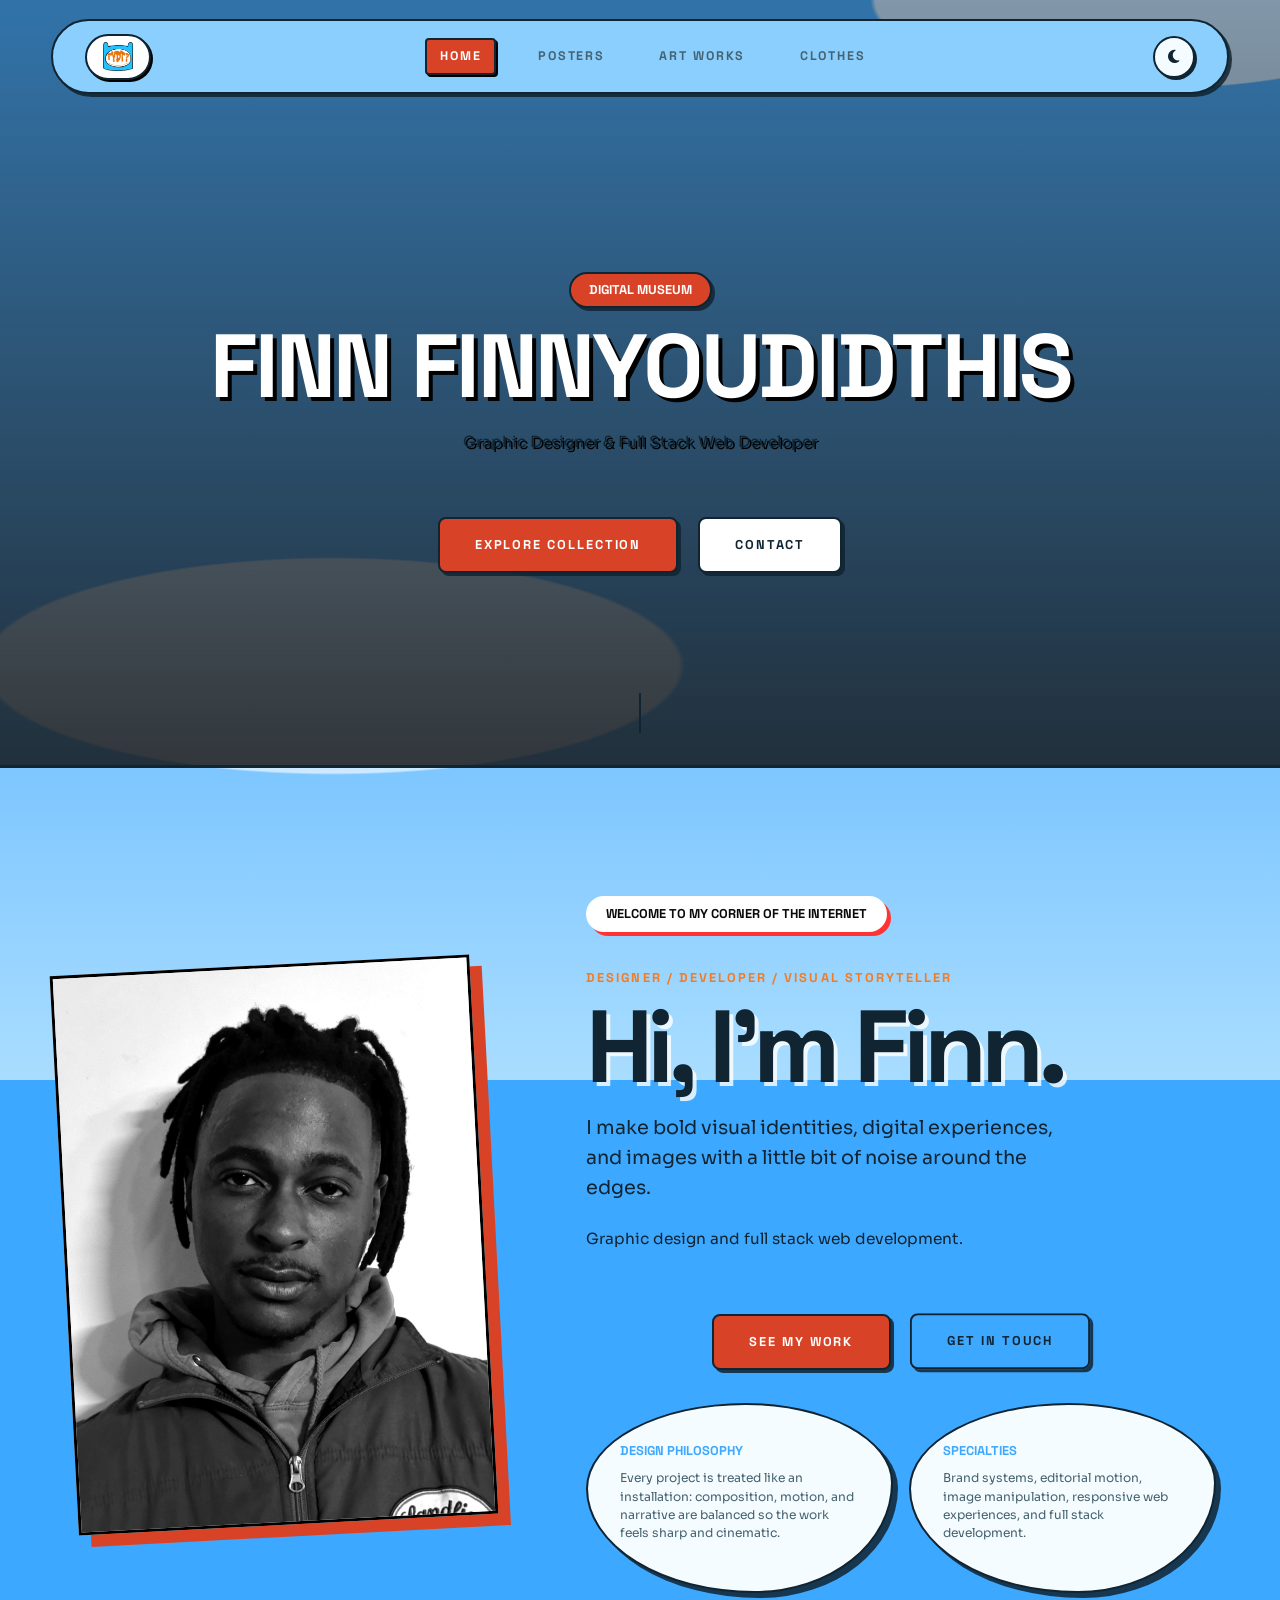
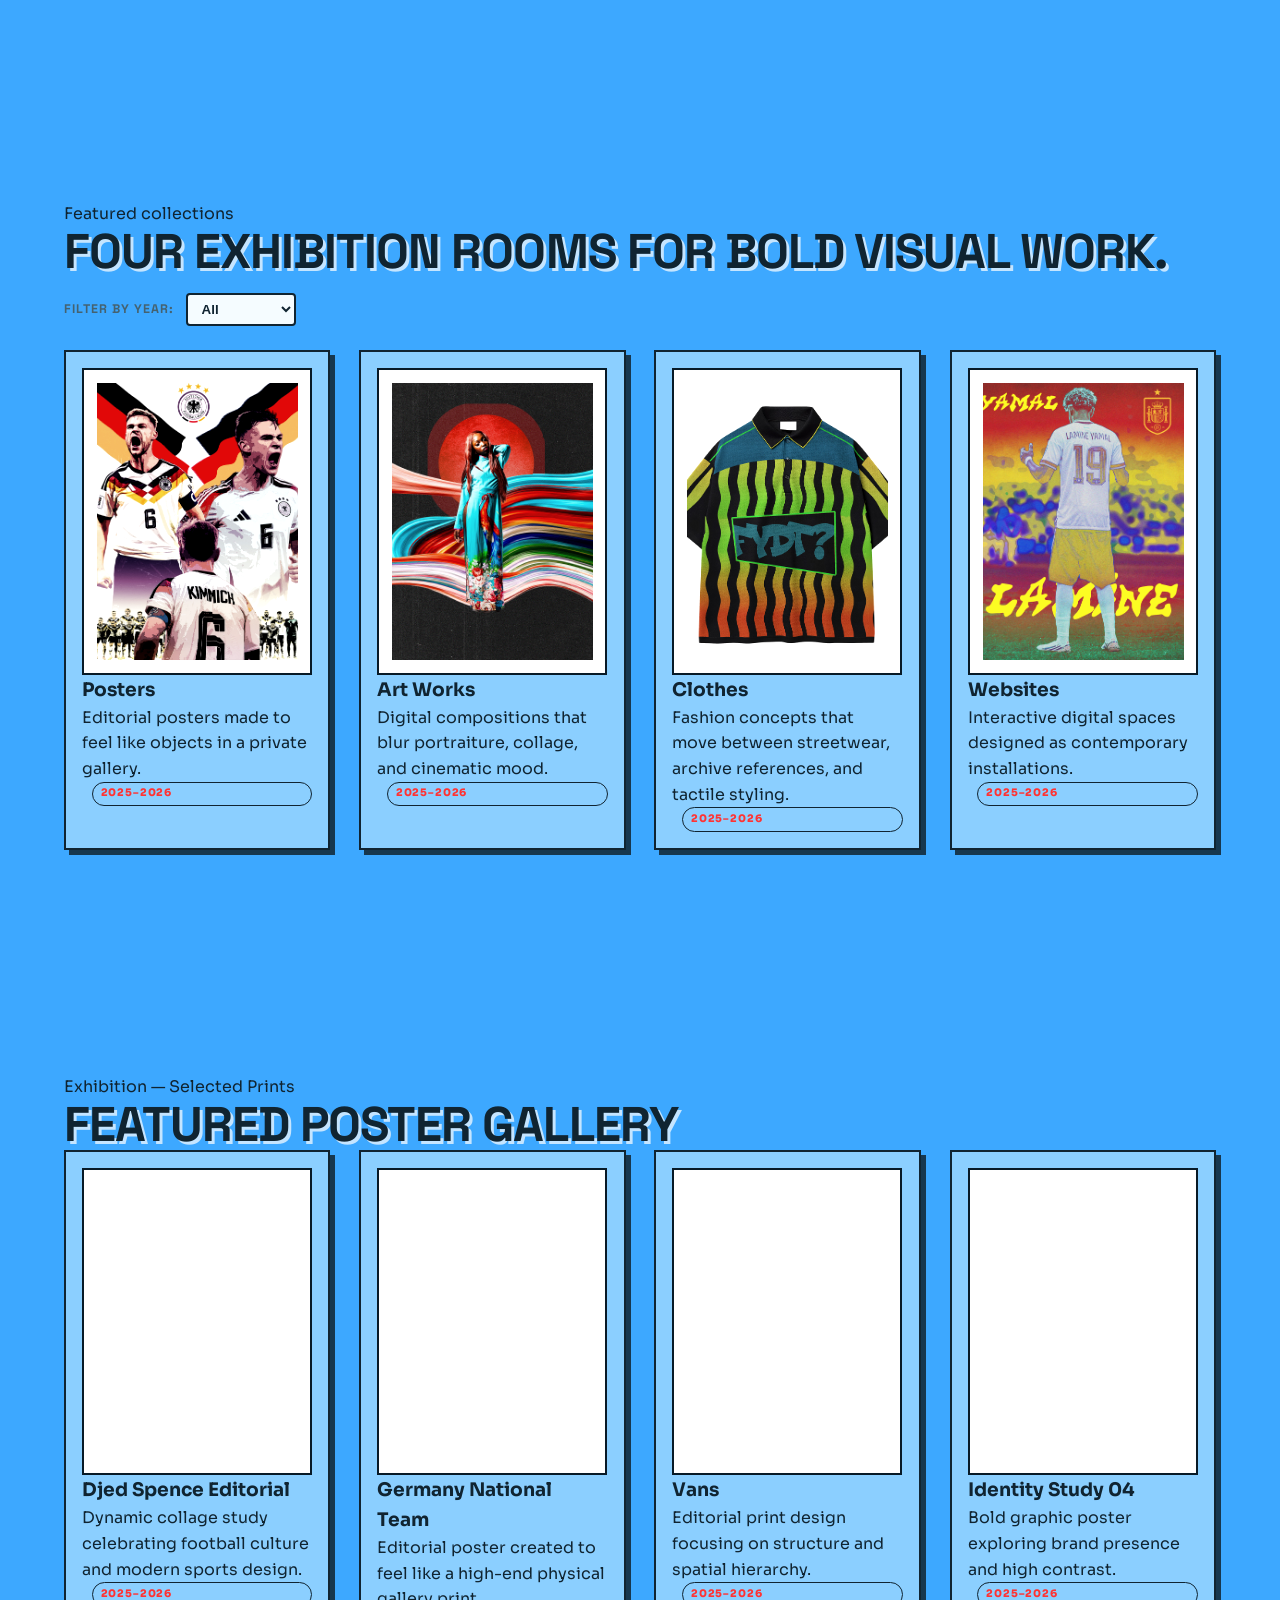
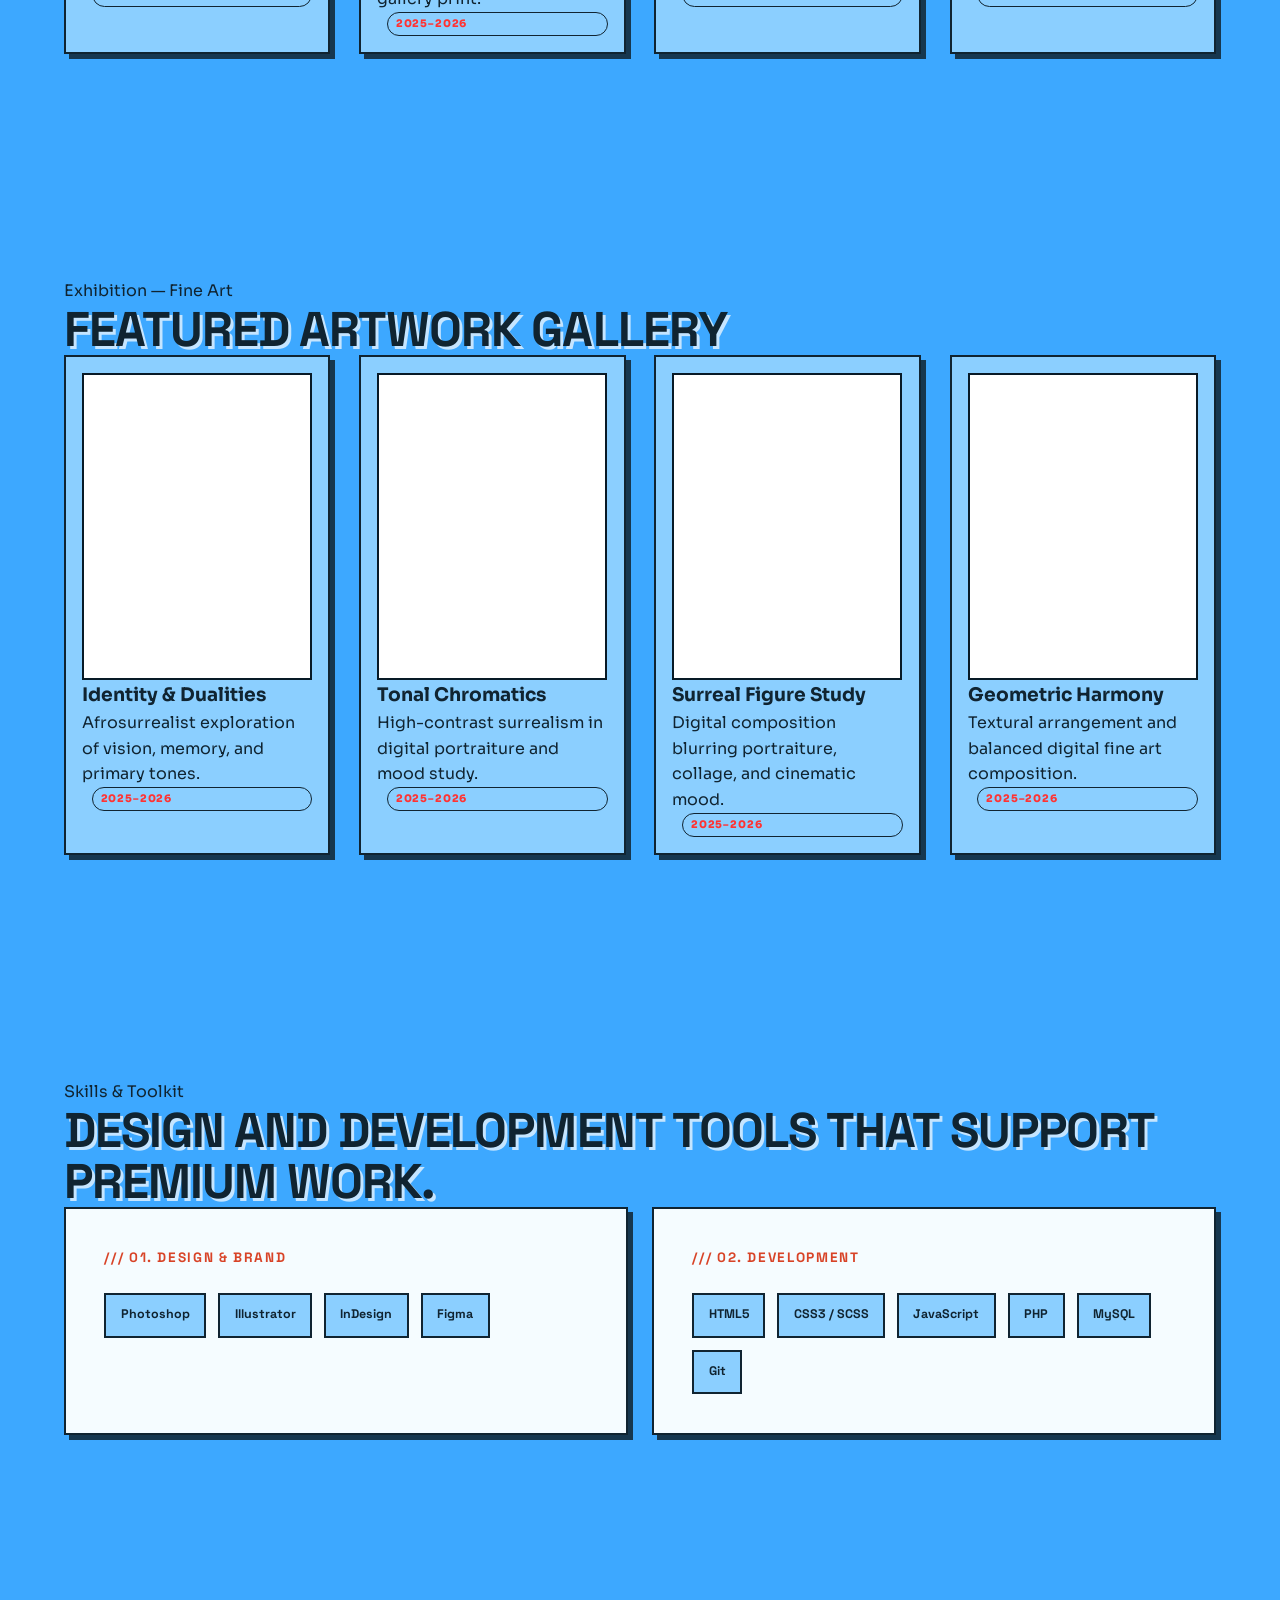
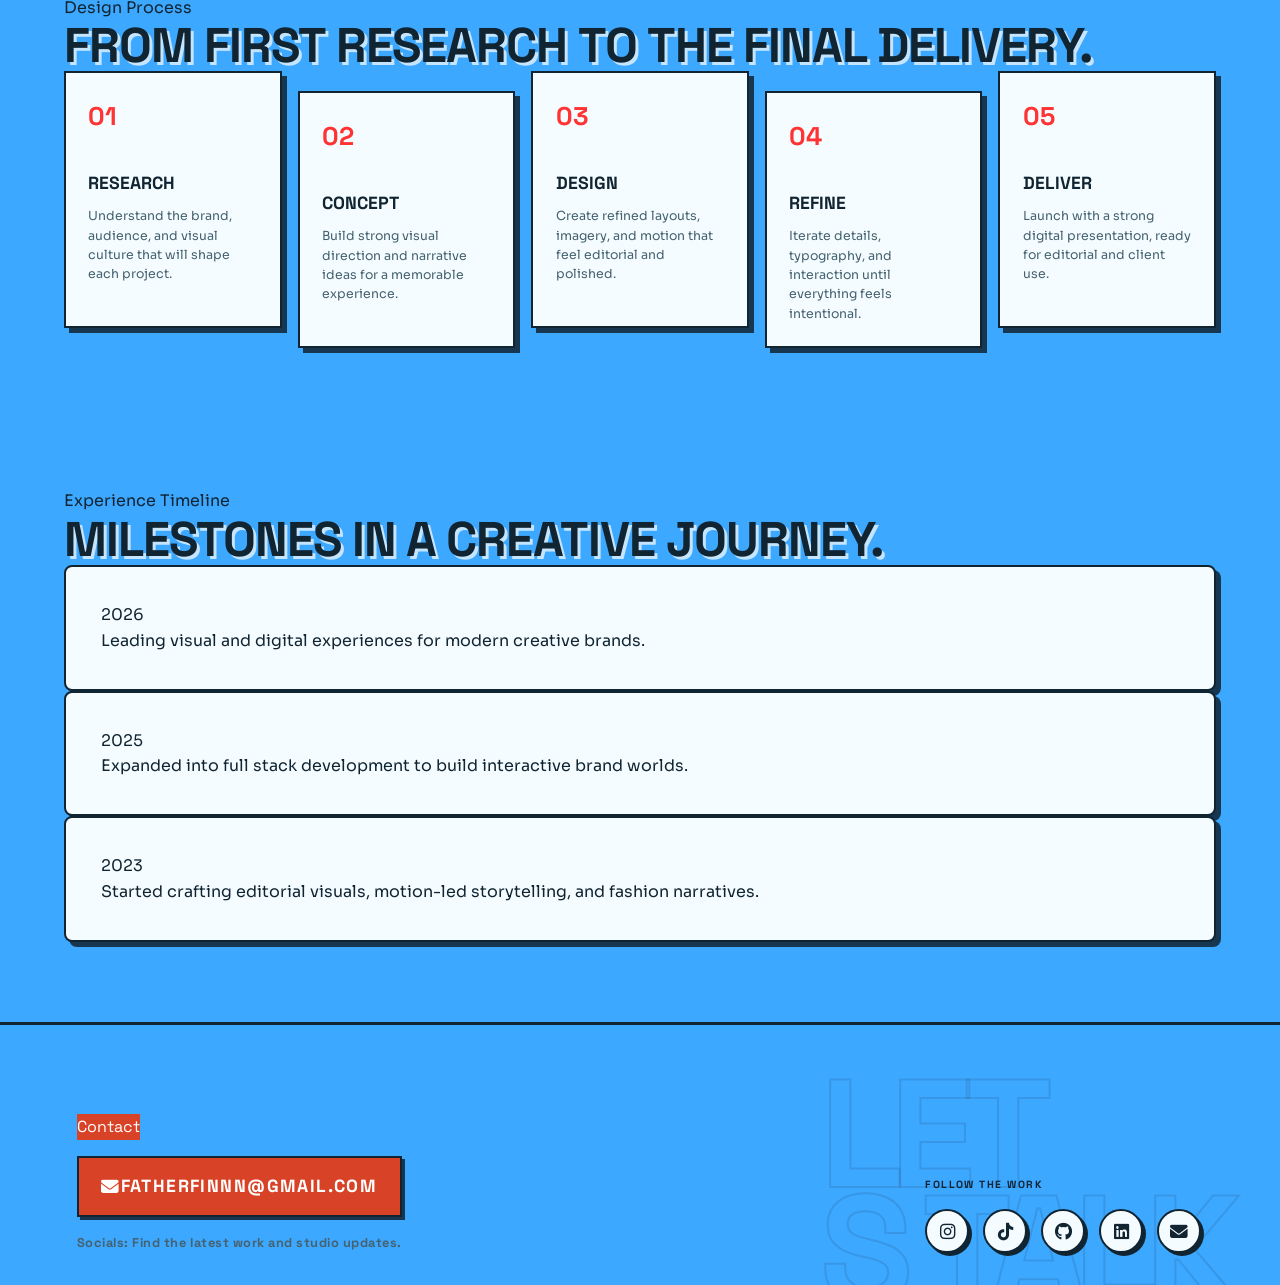
==== commit ef6530c1: "redesign" ====
--- a/Index.html
+++ b/Index.html
@@ -46,6 +46,9 @@
       <a href="Artworks.html" data-nav="art">Art Works</a>
       <a href="clothing.html" data-nav="clothes">Clothes</a>
     </nav>
+    <button class="theme-toggle" type="button" aria-label="Switch to dark mode" aria-pressed="false" title="Toggle light and dark mode">
+      <i class="fa-solid fa-moon" aria-hidden="true"></i>
+    </button>
   </header>
 
   <main id="main-content">
@@ -54,62 +57,63 @@
          ========================================================================== -->
     <section class="hero-section">
       <div class="hero-stage">
-        <video class="hero-background-video" muted autoplay loop playsinline preload="none" aria-hidden="true">
+        <video class="hero-background-video" muted autoplay loop playsinline preload="metadata" aria-hidden="true">
           <source src="Images/Hero/Index.mp4" type="video/mp4">
           Your browser does not support video playback.
         </video>
         <div class="hero-overlay"></div>
-        
-     <div class="hero-copy">
-          <p class="eyebrow"> Digital Museum </p>
+        <div class="hero-copy">
+          <p class="eyebrow">Digital Museum</p>
           <h1>Finn Finnyoudidthis</h1>
-          
           <div class="hero-text-rotator" aria-live="polite">
             <span class="rotate-text active">Graphic Designer & Full Stack Web Developer</span>
             <span class="rotate-text">Designing experiences that tell stories.</span>
             <span class="rotate-text">Brand systems, editorial motion & web design.</span>
             <span class="rotate-text">Creating cinematic digital installations.</span>
           </div>
-
           <div class="hero-actions">
             <a class="btn btn-dark" href="#collections">Explore Collection</a>
             <a class="btn btn-secondary" href="#contact">Contact</a>
           </div>
         </div>
-
         <a class="scroll-indicator" href="#about" aria-label="Scroll to about section">
           <span></span>
         </a>
       </div>
     </section>
 
-    <!-- ==========================================================================
-         ABOUT SECTION
-         ========================================================================== -->
-    <section class="section about-section" id="about">
-      <div class="homepage-heading reveal">
-        <p class="eyebrow">Featured artist</p>
-        <h2>Finn is the creative director behind cinema‑grade brand work and digital exhibition design.</h2>
-      </div>
-      <div class="homepage-about-grid reveal">
-        <div class="about-copy">
-          <p class="body-text">Finn merges editorial design, digital product craft, and storytelling to create work that feels premium, memorable, and deeply personal.</p>
-          <div class="about-detail">
-            <h3>Design philosophy</h3>
-            <p>Every project is treated like an installation: composition, motion, and narrative are balanced so the work feels both sharp and cinematic.</p>
-          </div>
-          <div class="about-detail">
-            <h3>Inspiration</h3>
-            <p>Film, fashion, architecture, and art history shape a visual language that is luxurious, polished, and unexpectedly bold.</p>
-          </div>
-          <div class="about-detail">
-            <h3>Specialties</h3>
-            <p>Brand systems, editorial motion, image manipulation, responsive web experiences, and full stack development for modern creative platforms.</p>
-          </div>
-        </div>
-      </div>
-    </section>
-
+    <section class="section personal-intro-section" id="about" aria-labelledby="personal-intro-title">
+      <div class="personal-intro-layout">
+        <div class="personal-hero-art" aria-hidden="true">
+          <img src="Images/FYDT/me.jpg" alt="" width="900" height="1200">
+        </div>
+        <div class="hero-copy personal-hero-copy">
+          <p class="eyebrow">Welcome to my corner of the internet</p>
+          <p class="personal-kicker">Designer / Developer / Visual storyteller</p>
+          <h2 id="personal-intro-title">Hi, I'm Finn.</h2>
+          <p class="personal-intro">I make bold visual identities, digital experiences, and images with a little bit of noise around the edges.</p>
+          <div class="hero-text-rotator" aria-live="polite">
+            <span class="rotate-text active">Graphic design and full stack web development.</span>
+            <span class="rotate-text">Brand systems, editorial motion, and web design.</span>
+            <span class="rotate-text">A personal archive of things I made.</span>
+          </div>
+          <div class="hero-actions">
+            <a class="btn btn-dark" href="#collections">See my work</a>
+            <a class="btn btn-secondary" href="#contact">Get in touch</a>
+          </div>
+          <div class="personal-about-details">
+            <div class="about-detail">
+              <h3>Design philosophy</h3>
+              <p>Every project is treated like an installation: composition, motion, and narrative are balanced so the work feels sharp and cinematic.</p>
+            </div>
+            <div class="about-detail">
+              <h3>Specialties</h3>
+              <p>Brand systems, editorial motion, image manipulation, responsive web experiences, and full stack development.</p>
+            </div>
+          </div>
+        </div>
+      </div>
+    </section>
     <!-- ==========================================================================
          COLLECTIONS SECTION
          ========================================================================== -->
@@ -140,7 +144,7 @@
             <p>Fashion concepts that move between streetwear, archive references, and tactile styling.</p>
           </div>
         </a>
-        <a href="website.html" class="collection-card">
+        <a href="Index.html#contact" class="collection-card">
           <img src="Images/Posters/Spain.jpg" alt="Websites collection preview" loading="lazy" decoding="async" width="800" height="1000">
           <div>
             <h3>Websites</h3>
@@ -278,47 +282,7 @@
       </div>
     </section>
 
-    <!-- ==========================================================================
-         FEATURED PROJECTS SECTION
-         ========================================================================== -->
-    <section class="section project-section">
-      <div class="homepage-heading reveal">
-        <p class="eyebrow">Featured projects</p>
-        <h2>Selected work that defines the practice.</h2>
-      </div>
-      <div class="featured-project-grid reveal">
-        <article class="featured-project-card">
-          <img src="Images/Artworks/GWSM-(1).jpg" alt="Archive House project preview" loading="lazy" decoding="async" width="800" height="600">
-          <div class="project-copy">
-            <p class="eyebrow">Archive House</p>
-            <h3>Brand campaign for a culture collective.</h3>
-            <p>Editorial story, motion-led visuals, and polished digital presentation.</p>
-            <div class="project-meta"><span>Branding</span><span>2025–2026</span></div>
-            <a href="#" class="btn btn-secondary">View Project</a>
-          </div>
-        </article>
-        <article class="featured-project-card">
-          <img src="Images/Artworks/Panda-(1).jpg" alt="Signal Studio project preview" loading="lazy" decoding="async" width="800" height="600">
-          <div class="project-copy">
-            <p class="eyebrow">Signal Studio</p>
-            <h3>Interactive editorial site with immersive pacing.</h3>
-            <p>Clean interface, rich imagery, and subtle motion for a modern creative studio.</p>
-            <div class="project-meta"><span>Web</span><span>2025–2026</span></div>
-            <a href="#" class="btn btn-secondary">View Project</a>
-          </div>
-        </article>
-        <article class="featured-project-card">
-          <img src="Images/Posters/Djed.jpg" alt="Gallery Flow project preview" loading="lazy" decoding="async" width="800" height="600">
-          <div class="project-copy">
-            <p class="eyebrow">Gallery Flow</p>
-            <h3>A conceptual fashion and editorial showcase.</h3>
-            <p>Typography-first layout with luxurious spacing and refined visual sequencing.</p>
-            <div class="project-meta"><span>Fashion</span><span>2025–2026</span></div>
-            <a href="#" class="btn btn-secondary">View Project</a>
-          </div>
-        </article>
-      </div>
-    </section>
+
 
     <!-- ==========================================================================
          SKILLS SECTION (NEO-BRUTALIST BADGE UPGRADE)
@@ -427,9 +391,9 @@
     <div class="footer-info">
       <p class="eyebrow">Contact</p>
       <div class="email-cta">
-        <a href="mailto:ali@museumfolio.com" class="btn btn-dark email-btn">
+        <a href="mailto:fatherfinnn@gmail.com" class="contact-email email-btn">
           <i class="fa-solid fa-envelope" aria-hidden="true"></i>
-          <span>ali@museumfolio.com</span>
+          <span>fatherfinnn@gmail.com</span>
         </a>
       </div>
       <p class="footer-subtext">Socials: Find the latest work and studio updates.</p>
@@ -438,7 +402,7 @@
       <a href="https://www.instagram.com/finnyoudidthis/" target="_blank" rel="noreferrer" aria-label="Instagram">
         <i class="fab fa-instagram" aria-hidden="true"></i>
       </a>
-      <a href="https://www.tiktok.com/" target="_blank" rel="noreferrer" aria-label="TikTok">
+      <a href="https://www.tiktok.com/@finn.psb?_r=1&_t=ZS-99DDhGolilQ" target="_blank" rel="noreferrer" aria-label="TikTok">
         <i class="fab fa-tiktok" aria-hidden="true"></i>
       </a>
       <a href="https://github.com/" target="_blank" rel="noreferrer" aria-label="GitHub">
@@ -447,7 +411,7 @@
       <a href="https://www.linkedin.com/" target="_blank" rel="noreferrer" aria-label="LinkedIn">
         <i class="fab fa-linkedin" aria-hidden="true"></i>
       </a>
-      <a href="mailto:ali@museumfolio.com" aria-label="Email Direct">
+      <a href="mailto:fatherfinnn@gmail.com" aria-label="Email Direct">
         <i class="fas fa-envelope" aria-hidden="true"></i>
       </a>
     </div>
--- a/style.css
+++ b/style.css
@@ -1,21 +1,13 @@
-/* ==========================================================================
-   PRODUCTION CSS ARCHITECTURE — EDITORIAL GALLERY & DIGITAL STUDIO
-   Aesthetic: Raw Grunge / Neo-Brutalist Indie Zine / High-Contrast Tactile
-   ========================================================================== */
-
-/* --------------------------------------------------------------------------
-   01. DESIGN SYSTEM & COLOR TOKENS (PUNK GRUNGE / NEO-BRUTALIST THEME)
-   -------------------------------------------------------------------------- */
+
 :root {
   /* Color System - Pitch Black, Dark Slate & Rust Accent */
-  --bg-primary: #0a0a0a;
-  --bg-secondary: #121212;
-  --bg-surface: #181818;
-  --bg-surface-elevated: #222222;
-
-  --text-main: #f5f5f5;
-  --text-muted: #a0a0a0;
-  --text-dim: #666666;
+  --bg-primary: #3da8ff;
+  --bg-secondary: #8bcfff;
+  --bg-surface: #f5fcff;
+  --bg-surface-elevated: #ffffff;
+  --text-main: #102431;
+  --text-muted: #456270;
+  --text-dim: #6d8792;
 
   /* Raw Accent Colors */
   --accent: #d84327;
@@ -24,14 +16,14 @@
   --accent-subtle: rgba(216, 67, 39, 0.15);
 
   /* Hard Brutalist Borders & Shadow System */
-  --border-subtle: #262626;
+  --border-subtle: #9ac7d8;
   --border-accent: #d84327;
   --border-accent-strong: #ff3333;
-  --border-strong: #000000;
-
-  --shadow-hard-sm: 3px 3px 0px #000000;
-  --shadow-hard-md: 5px 5px 0px #000000;
-  --shadow-hard-lg: 8px 8px 0px #000000;
+  --border-strong: #102431;
+
+  --shadow-hard-sm: 3px 3px 0px rgba(16, 36, 49, 0.85);
+  --shadow-hard-md: 5px 5px 0px rgba(16, 36, 49, 0.85);
+  --shadow-hard-lg: 8px 8px 0px rgba(16, 36, 49, 0.85);
 
   /* Typography Families */
   --font-display: 'Space Grotesk', -apple-system, BlinkMacSystemFont, sans-serif;
@@ -64,6 +56,21 @@
   --transition-smooth: 0.25s var(--ease-tactile);
 }
 
+html[data-theme="dark"] {
+  --bg-primary: #0a0a0a;
+  --bg-secondary: #121212;
+  --bg-surface: #181818;
+  --bg-surface-elevated: #222222;
+  --text-main: #f5f5f5;
+  --text-muted: #a0a0a0;
+  --text-dim: #666666;
+  --border-subtle: #262626;
+  --border-strong: #000000;
+  --shadow-hard-sm: 3px 3px 0px #000000;
+  --shadow-hard-md: 5px 5px 0px #000000;
+  --shadow-hard-lg: 8px 8px 0px #000000;
+}
+
 /* --------------------------------------------------------------------------
    02. RESET & BASE ARCHITECTURE
    -------------------------------------------------------------------------- */
@@ -77,8 +84,10 @@
   scroll-behavior: smooth;
   font-size: 16px;
   background-color: var(--bg-primary);
-  color-scheme: dark;
-}
+  color-scheme: light;
+}
+
+html[data-theme="dark"] { color-scheme: dark; }
 
 html.lenis, html.lenis body {
   height: auto;
@@ -93,16 +102,22 @@
   background-color: var(--bg-primary);
   color: var(--text-main);
   line-height: 1.6;
-  overflow-x: hidden;
+  overflow-x: clip;
+  overflow-y: auto;
   -webkit-font-smoothing: antialiased;
   text-rendering: optimizeLegibility;
   position: relative;
   min-height: 100vh;
-}
+  isolation: isolate;
+}
+
+body > * { position: relative; z-index: 1; }
 
 body.nav-open {
   overflow: hidden; /* Prevents background scrolling when mobile menu is open */
 }
+
+body.modal-open { overflow: hidden; }
 
 a {
   color: inherit;
@@ -142,12 +157,9 @@
   inset: -20%;
   width: 140%;
   height: 140%;
-  background: 
-    radial-gradient(ellipse at 20% 20%, rgba(216, 67, 39, 0.12) 0%, transparent 50%),
-    radial-gradient(ellipse at 80% 70%, rgba(255, 51, 51, 0.08) 0%, transparent 60%),
-    radial-gradient(ellipse at 50% 30%, rgba(18, 18, 18, 0.95) 0%, transparent 70%);
+  background: linear-gradient(180deg, #3da8ff 0%, #66baff 62%, #a9ddff 100%);
   pointer-events: none;
-  z-index: -3;
+  z-index: 0;
 }
 
 /* Moving Film Grain Cloud Texture Layers */
@@ -157,22 +169,25 @@
   inset: -50%;
   width: 200%;
   height: 200%;
-  background-image: 
-    radial-gradient(circle at 30% 40%, rgba(255, 255, 255, 0.03) 0%, transparent 20%),
-    radial-gradient(circle at 70% 60%, rgba(216, 67, 39, 0.05) 0%, transparent 25%),
-    radial-gradient(circle at 40% 80%, rgba(255, 255, 255, 0.02) 0%, transparent 18%);
-  filter: contrast(1.2);
+  background-image: radial-gradient(ellipse 18% 8% at 12% 35%, rgba(255,255,255,.82) 0 55%, transparent 56%), radial-gradient(ellipse 25% 11% at 38% 62%, rgba(255,255,255,.68) 0 54%, transparent 55%), radial-gradient(ellipse 20% 9% at 70% 25%, rgba(255,255,255,.75) 0 54%, transparent 55%), radial-gradient(ellipse 30% 12% at 92% 78%, rgba(255,255,255,.62) 0 53%, transparent 54%);
   pointer-events: none;
-  z-index: -2;
-  opacity: 0.85;
-  animation: floatClouds 45s ease-in-out infinite alternate;
+  z-index: 0;
+  opacity: 0.9;
+  animation: cloudsAcrossSky 55s linear infinite;
   will-change: transform;
 }
 
-@keyframes floatClouds {
-  0% { transform: translate(0, 0) scale(1); }
-  50% { transform: translate(-4%, 3%) scale(1.05); }
-  100% { transform: translate(3%, -4%) scale(0.98); }
+html[data-theme="dark"] body::before {
+  background: linear-gradient(180deg, #101b2a 0%, #1b2938 60%, #0d121a 100%);
+}
+
+html[data-theme="dark"] body::after {
+  background-image: radial-gradient(ellipse 22% 10% at 12% 35%, rgba(5,12,20,.75) 0 55%, transparent 56%), radial-gradient(ellipse 28% 13% at 38% 62%, rgba(7,15,24,.82) 0 54%, transparent 55%), radial-gradient(ellipse 21% 9% at 70% 25%, rgba(3,9,16,.76) 0 54%, transparent 55%), radial-gradient(ellipse 31% 13% at 92% 78%, rgba(5,12,20,.82) 0 53%, transparent 54%);
+}
+
+@keyframes cloudsAcrossSky {
+  from { transform: translateX(-12%); }
+  to { transform: translateX(12%); }
 }
 
 #starCanvas {
@@ -193,14 +208,8 @@
 }
 
 /* --------------------------------------------------------------------------
-   Mobile Performance & Responsive Layout Enhancements
-   - Reduce costly animations on small devices
-   - Simplify card transforms and grid for mobile
-   - Show mobile menu toggle and provide an accessible nav overlay
-   -------------------------------------------------------------------------- */
-
-/* Prefer vertical pan scrolling on touch devices */
-html, body, .section { touch-action: pan-y; }
+   Mobile Performance
+----
 
 /* Target small screens */
 @media (max-width: 850px) {
@@ -299,6 +308,7 @@
 }
 
 .no-animations body::after { animation: none !important; }
+.no-animations body::after { animation: cloudsAcrossSky 90s linear infinite; }
 
 
 /* --------------------------------------------------------------------------
@@ -430,7 +440,7 @@
   padding: 0.4rem 1rem;
   border: 2px solid var(--border-strong);
   border-radius: var(--radius-pill);
-  background: var(--accent);
+  background: #ffffff;
   box-shadow: 2px 2px 0px #000000;
   transition: all var(--transition-fast);
 }
@@ -455,6 +465,28 @@
   gap: 1.8rem;
   align-items: center;
 }
+
+.theme-toggle {
+  display: inline-flex;
+  align-items: center;
+  justify-content: center;
+  width: 42px;
+  height: 42px;
+  border: 2px solid var(--border-strong);
+  border-radius: 50%;
+  background: var(--bg-surface);
+  color: var(--text-main);
+  box-shadow: 2px 2px 0 var(--border-strong);
+  transition: transform var(--transition-fast), background-color var(--transition-fast), color var(--transition-fast);
+}
+
+.theme-toggle:hover {
+  background: var(--accent);
+  color: #ffffff;
+  transform: translate(-1px, -1px);
+}
+
+.theme-toggle i { font-size: 0.95rem; }
 
 .site-nav a {
   font-family: var(--font-display);
@@ -540,7 +572,7 @@
   display: flex;
   align-items: center;
   justify-content: center;
-  padding: 0 5vw;
+  padding: 0;
   overflow: hidden;
   border-bottom: 3px solid var(--border-strong);
 }
@@ -700,6 +732,314 @@
   animation: scrollLoop 1.8s infinite;
 }
 
+/* Personal home-page introduction */
+.personal-hero {
+  min-height: 92vh;
+  background: #090909;
+  color: #ffffff;
+  border-bottom-color: #000000;
+}
+
+.personal-hero .hero-background-video {
+  opacity: 0.2;
+  filter: contrast(1.15) brightness(0.55) grayscale(0.8);
+}
+
+.personal-hero .hero-stage {
+  min-height: 92vh;
+  max-width: 1280px;
+  grid-template-columns: minmax(280px, 0.85fr) minmax(320px, 1.15fr);
+  gap: clamp(2rem, 7vw, 8rem);
+  padding: 7rem 4vw 4rem;
+}
+
+.personal-hero-art {
+  position: relative;
+  width: min(100%, 430px);
+  aspect-ratio: 3 / 4;
+  justify-self: center;
+  background: #ffffff;
+  border: 3px solid #000000;
+  box-shadow: 12px 12px 0 var(--accent);
+  transform: rotate(-3deg);
+}
+
+.personal-hero-art > img:first-of-type {
+  width: 100%;
+  height: 100%;
+  object-fit: cover;
+  object-position: center 25%;
+  filter: grayscale(1) contrast(1.2);
+  border: 0;
+}
+
+.personal-hero-copy {
+  max-width: 620px;
+  text-align: left;
+  animation: none;
+}
+
+.personal-hero-copy .eyebrow {
+  color: #090909;
+  background: #ffffff;
+  border-color: #ffffff;
+  box-shadow: 4px 4px 0 var(--accent-hot);
+}
+
+.personal-kicker {
+  margin: 1.25rem 0 0.75rem;
+  color: #f47b20;
+  font-family: var(--font-display);
+  font-size: 0.8rem;
+  font-weight: 800;
+  letter-spacing: 0.16em;
+  text-transform: uppercase;
+}
+
+.personal-hero-copy h1 {
+  margin-bottom: 1.25rem;
+  color: #ffffff;
+  font-size: clamp(4rem, 9vw, 8.5rem);
+  letter-spacing: -0.06em;
+  text-transform: none;
+  text-shadow: 6px 6px 0 var(--accent);
+}
+
+.personal-intro {
+  max-width: 500px;
+  margin-bottom: 1.5rem;
+  color: #eeeeee;
+  font-size: clamp(1rem, 1.5vw, 1.25rem);
+  line-height: 1.55;
+}
+
+.personal-hero-copy .rotate-text {
+  left: 0;
+  transform: none;
+  color: #ffffff;
+  text-align: left;
+  text-shadow: none;
+}
+
+.personal-hero-copy .hero-text-rotator {
+  max-width: 560px;
+}
+
+.personal-hero-copy .btn-secondary {
+  background: transparent;
+  color: #ffffff;
+  border-color: #ffffff;
+}
+
+.personal-intro-section {
+  min-height: 92vh;
+  padding: clamp(4rem, 8vw, 8rem) 7vw;
+  background: transparent;
+  color: #ffffff;
+  border-bottom: 0;
+}
+
+.personal-intro-layout {
+  display: grid;
+  grid-template-columns: minmax(280px, 0.8fr) minmax(320px, 1.2fr);
+  align-items: center;
+  gap: clamp(3rem, 8vw, 9rem);
+  max-width: 1280px;
+  margin: 0 auto;
+}
+
+.personal-intro-section .personal-hero-art {
+  width: min(100%, 420px);
+  justify-self: center;
+  box-shadow: 12px 12px 0 var(--accent);
+}
+
+.personal-intro-section .personal-hero-copy {
+  max-width: 650px;
+}
+
+.personal-intro-section .personal-hero-copy h2 {
+  margin-bottom: 1.25rem;
+  color: #ffffff;
+  font-family: var(--font-display);
+  font-size: clamp(4rem, 8vw, 8rem);
+  line-height: 0.9;
+  letter-spacing: -0.06em;
+  text-shadow: 6px 6px 0 var(--accent);
+}
+
+.personal-about-details {
+  display: grid;
+  grid-template-columns: repeat(2, minmax(0, 1fr));
+  gap: 1rem;
+  margin-top: 2rem;
+}
+
+.personal-about-details .about-detail {
+  position: relative;
+  min-height: 190px;
+  padding: 2.25rem 2rem 1.75rem;
+  background: var(--bg-surface);
+  border: 2.5px solid var(--border-strong);
+  border-radius: 52% 48% 45% 55% / 45% 42% 58% 55%;
+  box-shadow: var(--shadow-hard-md);
+}
+
+.personal-about-details h3 {
+  margin-bottom: 0.5rem;
+  color: #3da8ff;
+  font-family: var(--font-display);
+  font-size: 0.8rem;
+  text-transform: uppercase;
+}
+
+.personal-about-details p {
+  color: #dddddd;
+  font-size: 0.76rem;
+  line-height: 1.5;
+}
+
+html[data-theme="light"] .personal-intro-section,
+html[data-theme="light"] .personal-intro-section .personal-hero-copy {
+  color: var(--text-main);
+}
+
+html[data-theme="light"] .personal-intro-section .personal-hero-copy h2 {
+  color: var(--text-main);
+  text-shadow: 4px 4px 0 rgba(255, 255, 255, 0.8);
+}
+
+html[data-theme="light"] .personal-intro-section .personal-intro,
+html[data-theme="light"] .personal-intro-section .rotate-text {
+  color: var(--text-main);
+}
+
+html[data-theme="light"] .personal-intro-section .personal-hero-copy .btn-secondary {
+  color: var(--text-main);
+  border-color: var(--border-strong);
+}
+
+html[data-theme="light"] .personal-about-details p {
+  color: var(--text-muted);
+}
+
+.skills-section,
+.process-section {
+  position: relative;
+}
+
+.skills-wrapper {
+  display: grid;
+  grid-template-columns: repeat(2, minmax(0, 1fr));
+  gap: 1.5rem;
+}
+
+.skills-group,
+.process-card {
+  background: var(--bg-surface);
+  border: 2.5px solid var(--border-strong);
+  box-shadow: var(--shadow-hard-md);
+}
+
+.skills-group {
+  padding: clamp(1.5rem, 3vw, 2.5rem);
+}
+
+.skills-group-title {
+  margin-bottom: 1.5rem;
+  color: var(--accent);
+  font-family: var(--font-display);
+  font-size: 0.85rem;
+  font-weight: 900;
+  letter-spacing: 0.12em;
+  text-transform: uppercase;
+}
+
+.skills-tags {
+  display: flex;
+  flex-wrap: wrap;
+  gap: 0.75rem;
+}
+
+.skill-pill {
+  padding: 0.65rem 0.9rem;
+  border: 2px solid var(--border-strong);
+  background: var(--bg-secondary);
+  color: var(--text-main);
+  font-family: var(--font-display);
+  font-size: 0.78rem;
+  font-weight: 800;
+}
+
+.process-grid {
+  display: grid;
+  grid-template-columns: repeat(5, minmax(0, 1fr));
+  gap: 1rem;
+}
+
+.process-card {
+  min-height: 220px;
+  padding: 1.4rem;
+}
+
+.process-card:nth-child(even) {
+  transform: translateY(1.25rem);
+}
+
+.process-number {
+  display: block;
+  margin-bottom: 2rem;
+  color: var(--accent-hot);
+  font-family: var(--font-display);
+  font-size: 1.6rem;
+  font-weight: 900;
+}
+
+.process-card h3 {
+  margin-bottom: 0.65rem;
+  color: var(--text-main);
+  font-family: var(--font-display);
+  font-size: 1.1rem;
+  text-transform: uppercase;
+}
+
+.process-card p {
+  color: var(--text-muted);
+  font-size: 0.78rem;
+  line-height: 1.55;
+}
+
+@media (max-width: 850px) {
+  .personal-hero .hero-stage {
+    grid-template-columns: 1fr;
+    gap: 3rem;
+    padding-top: 8rem;
+  }
+
+  .personal-hero-art {
+    width: min(72vw, 330px);
+    justify-self: start;
+    margin-left: 4vw;
+  }
+
+  .personal-hero-copy { text-align: left; }
+  .personal-hero-copy h1 { font-size: clamp(3.8rem, 16vw, 6rem); }
+
+  .personal-intro-layout { grid-template-columns: 1fr; }
+  .personal-intro-section .personal-hero-art {
+    width: min(100%, 300px);
+    justify-self: start;
+  }
+  .personal-about-details { grid-template-columns: 1fr; }
+
+  .skills-wrapper,
+  .process-grid {
+    grid-template-columns: 1fr;
+  }
+
+  .process-card:nth-child(even) { transform: none; }
+}
+
 @keyframes scrollLoop {
   0% { transform: translateY(-100%); }
   100% { transform: translateY(200%); }
@@ -1358,36 +1698,109 @@
 /* Site Footer */
 .site-footer {
   width: 100%;
-  padding: 3.5rem 5vw;
-  background: var(--bg-secondary);
+  padding: clamp(3rem, 7vw, 6rem) 6vw 2rem;
+  background: var(--bg-primary);
   border-top: 3px solid var(--border-strong);
   display: grid;
-  grid-template-columns: 1fr auto;
+  grid-template-columns: minmax(0, 1fr) auto;
   align-items: center;
-  gap: 2rem;
+  gap: 3rem;
   font-family: var(--font-display);
   box-sizing: border-box;
-}
-
-.site-footer .footer-brand {
+  position: relative;
+  overflow: hidden;
+}
+
+.site-footer::before {
+  content: 'LET\A S TALK';
+  white-space: pre;
+  position: absolute;
+  right: 4vw;
+  bottom: -1.4rem;
+  color: transparent;
+  font-size: clamp(4rem, 12vw, 10rem);
+  font-weight: 900;
+  line-height: 0.75;
+  letter-spacing: -0.08em;
+  -webkit-text-stroke: 2px rgba(16, 36, 49, 0.12);
+  pointer-events: none;
+}
+
+.site-footer .footer-info {
+  position: relative;
+  z-index: 1;
   display: flex;
   flex-direction: column;
-  gap: 0.4rem;
-}
-
-.site-footer .footer-title {
-  font-size: 1rem;
+  align-items: flex-start;
+  gap: 1rem;
+}
+
+.site-footer .footer-info .eyebrow {
+  margin: 0;
+  color: #ffffff;
+  background: var(--accent);
+  border-color: var(--border-strong);
+}
+
+.site-footer .email-cta {
+  display: flex;
+}
+
+.site-footer .contact-email {
+  display: inline-flex;
+  align-items: center;
+  justify-content: center;
+  min-height: 58px;
+  padding: 0.9rem 1.4rem;
+  background: var(--accent);
+  border: 2.5px solid var(--border-strong);
+  box-shadow: var(--shadow-hard-sm);
+  color: #ffffff;
+  font-family: var(--font-display);
+  font-size: clamp(0.85rem, 1.5vw, 1.1rem);
+  font-weight: 800;
+  letter-spacing: 0.08em;
+  text-transform: uppercase;
+  transition: all var(--transition-fast);
+}
+
+.site-footer .contact-email:hover {
+  background: var(--accent-hot);
+  color: #ffffff;
+  transform: translate(-2px, -2px);
+  box-shadow: var(--shadow-hard-md);
+}
+
+.site-footer .contact-email:active {
+  transform: translate(2px, 2px);
+  box-shadow: 1px 1px 0 var(--border-strong);
+}
+
+.site-footer .footer-subtext {
+  margin: 0;
+  color: var(--text-muted);
+  font-size: 0.8rem;
+  font-weight: 700;
+  letter-spacing: 0.04em;
+}
+
+.site-footer .social-links {
+  position: relative;
+  z-index: 1;
+  display: grid;
+  grid-template-columns: repeat(5, 46px);
+  gap: 0.75rem;
+  align-self: end;
+}
+
+.site-footer .social-links::before {
+  content: 'FOLLOW THE WORK';
+  grid-column: 1 / -1;
+  margin-bottom: 0.25rem;
+  color: var(--text-main);
+  font-size: 0.65rem;
   font-weight: 900;
-  text-transform: uppercase;
-  letter-spacing: 0.15em;
-  color: #ffffff;
-}
-
-.site-footer .footer-copy {
-  font-size: 0.75rem;
-  color: var(--text-muted);
-  font-weight: 600;
-  letter-spacing: 0.05em;
+  letter-spacing: 0.14em;
 }
 
 .socials, 
@@ -1410,7 +1823,7 @@
   background: var(--bg-surface);
   border: 2px solid var(--border-strong);
   border-radius: var(--radius-pill);
-  box-shadow: 3px 3px 0px #000000;
+  box-shadow: 3px 3px 0px var(--border-strong);
   color: var(--text-main);
   transition: all var(--transition-fast);
   text-decoration: none;
@@ -1440,13 +1853,13 @@
   color: #ffffff;
   border-color: var(--border-strong);
   transform: translate(-2px, -2px);
-  box-shadow: 4px 4px 0px #000000;
+  box-shadow: 4px 4px 0px var(--border-strong);
 }
 
 .socials a:active,
 .site-footer .social-links a:active {
   transform: translate(2px, 2px);
-  box-shadow: 1px 1px 0px #000000;
+  box-shadow: 1px 1px 0px var(--border-strong);
 }
 
 /* --------------------------------------------------------------------------
@@ -1601,4 +2014,29 @@
     text-align: center;
     justify-items: center;
   }
+
+  .site-footer .footer-info {
+    align-items: center;
+  }
+
+  .site-footer .social-links {
+    align-self: center;
+  }
+}
+
+html[data-theme="light"] .section-heading h2,
+html[data-theme="light"] .homepage-heading h2,
+html[data-theme="light"] .contact-info h2,
+html[data-theme="light"] .site-footer .footer-title,
+html[data-theme="light"] .modal-meta-header h2 {
+  color: var(--text-main);
+  text-shadow: 3px 3px 0 rgba(255, 255, 255, 0.7);
+}
+
+html[data-theme="light"] .section-heading h2,
+html[data-theme="light"] .homepage-heading h2,
+html[data-theme="light"] .contact-info h2,
+html[data-theme="light"] .site-footer .footer-title,
+html[data-theme="light"] .modal-meta-header h2 {
+  color: var(--text-main) !important;
 }
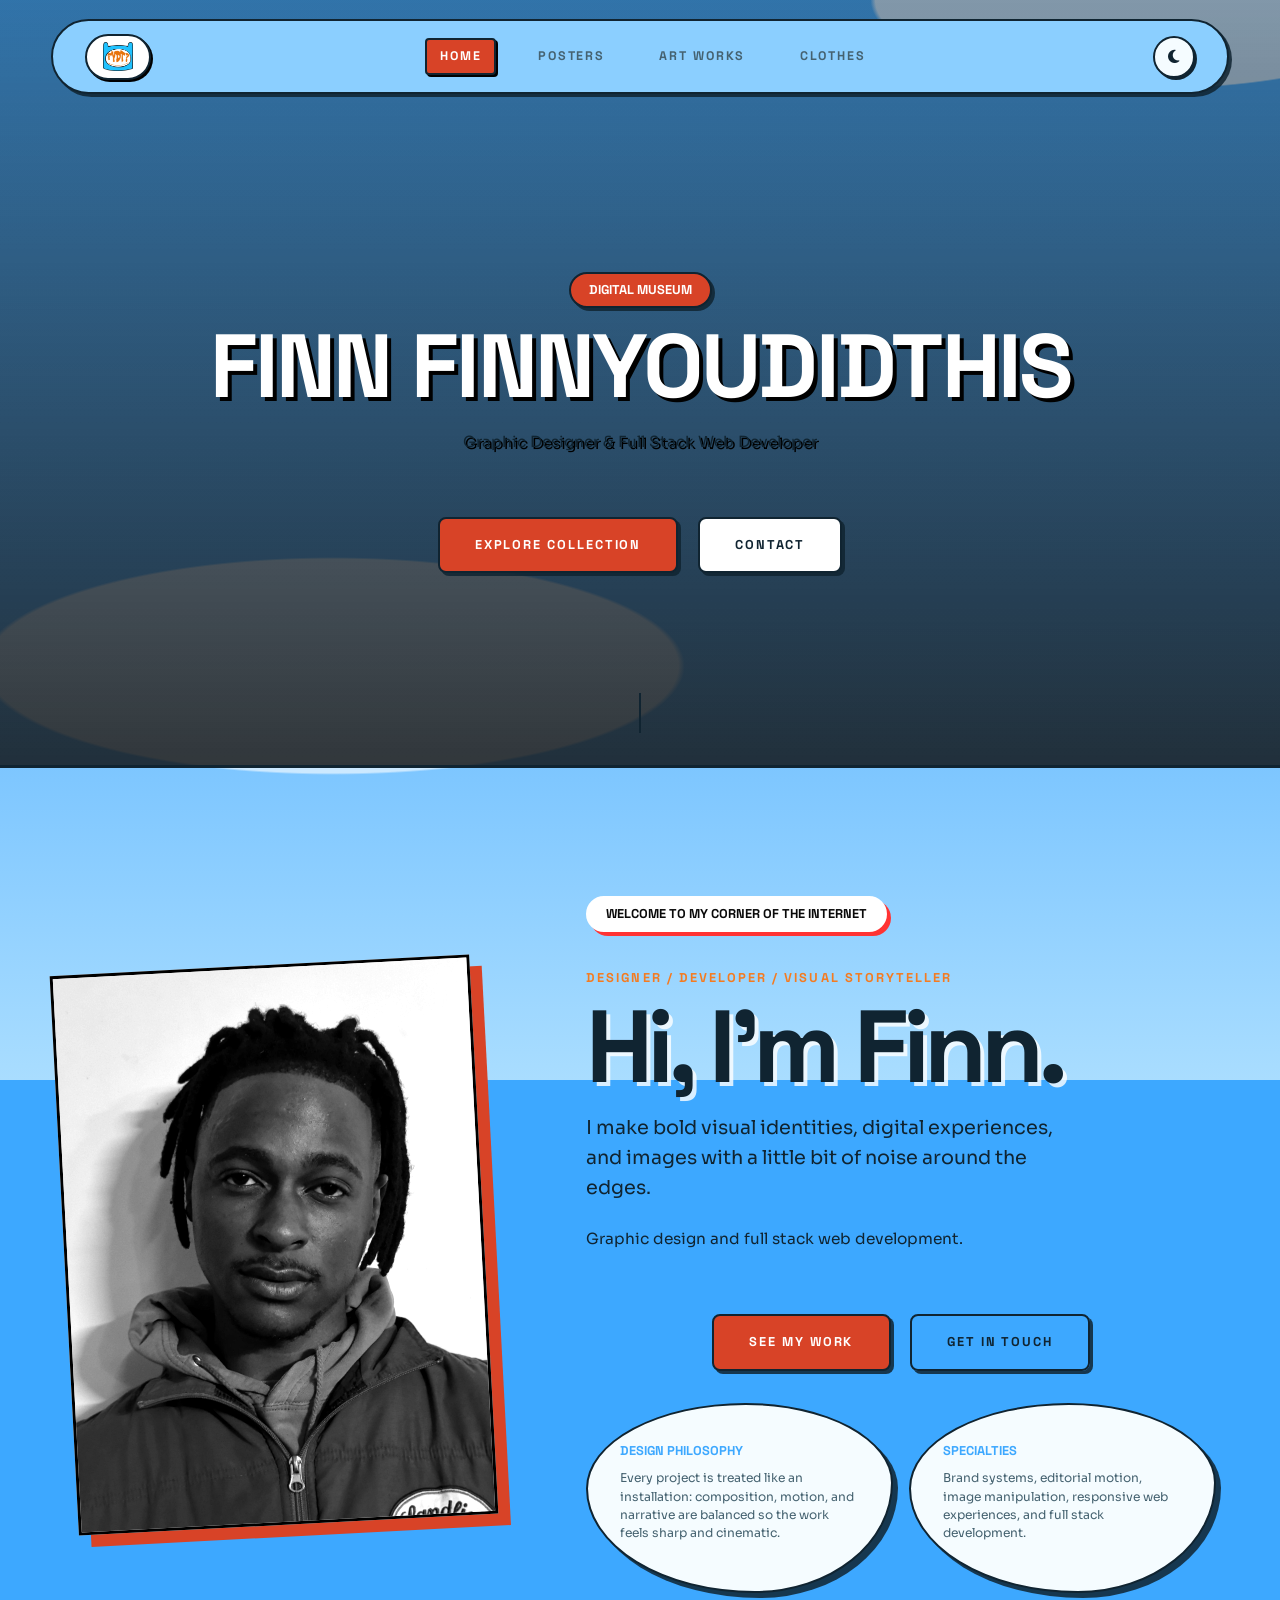
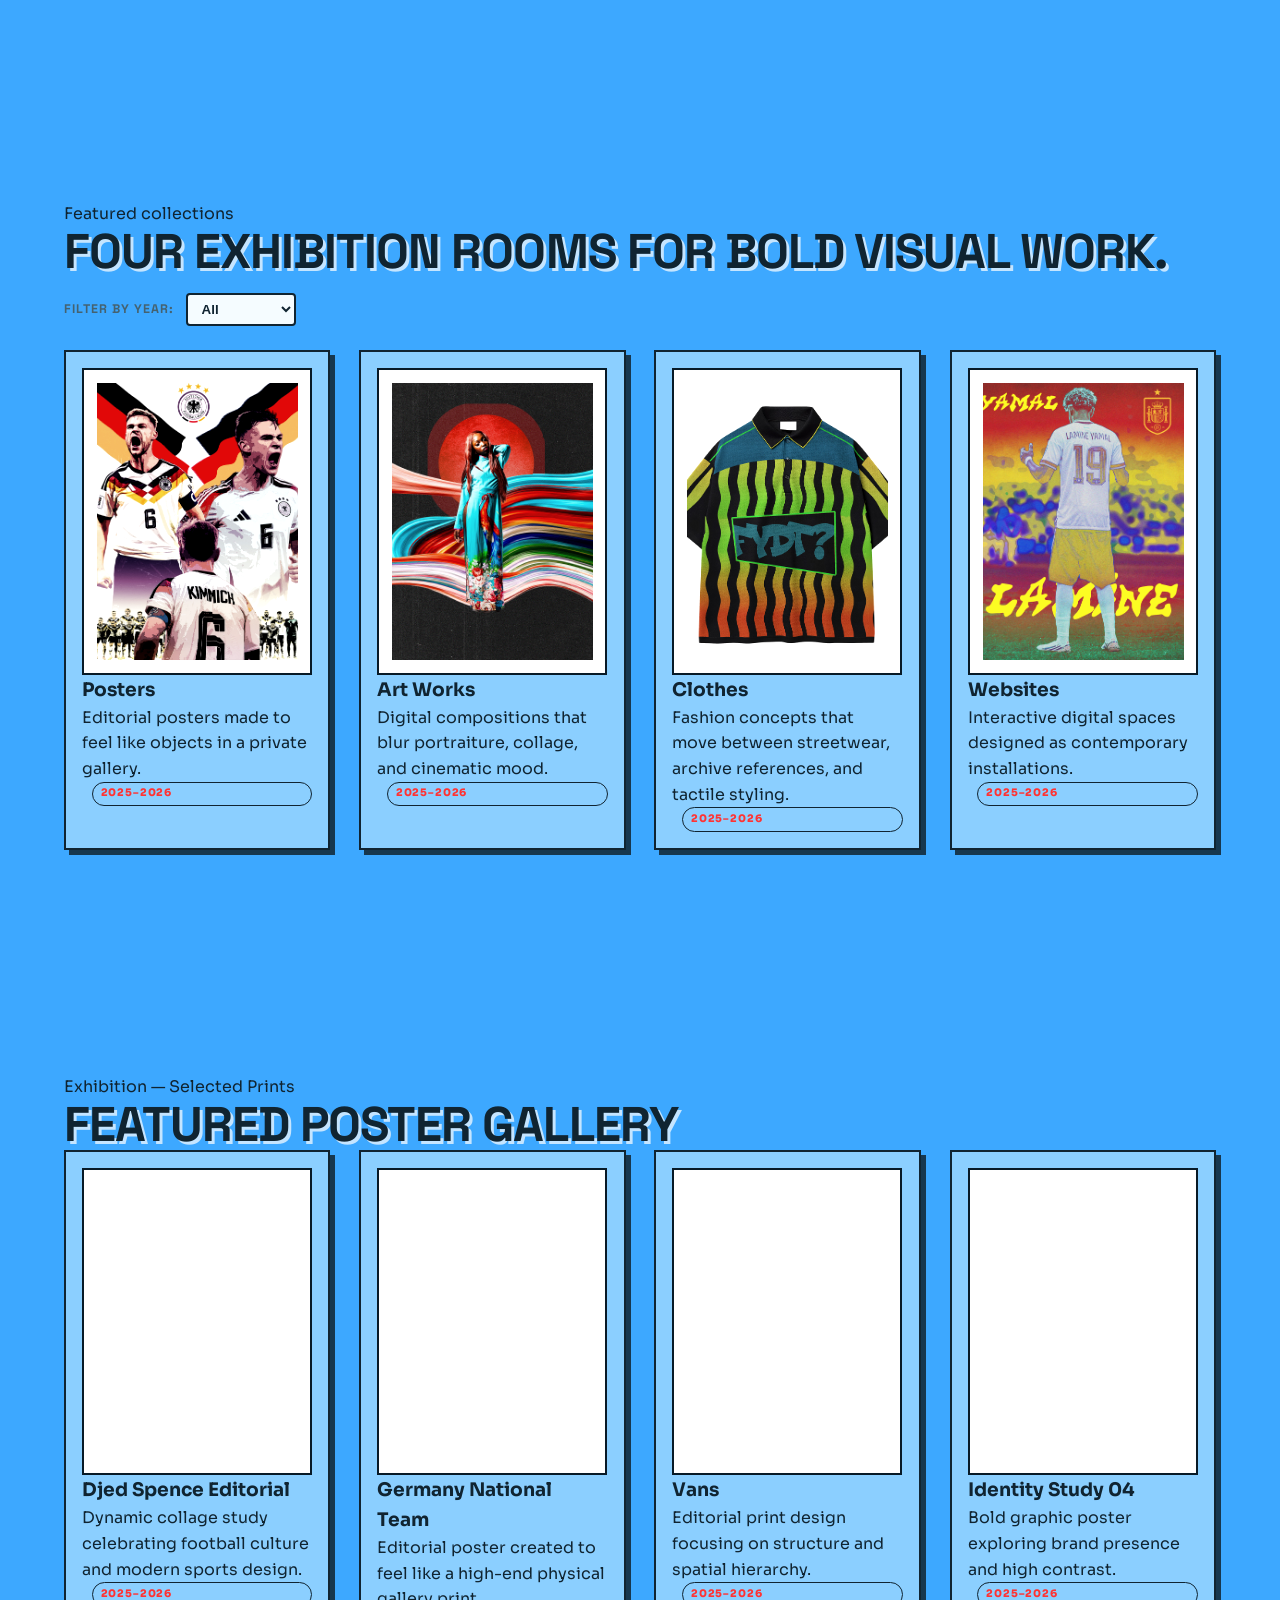
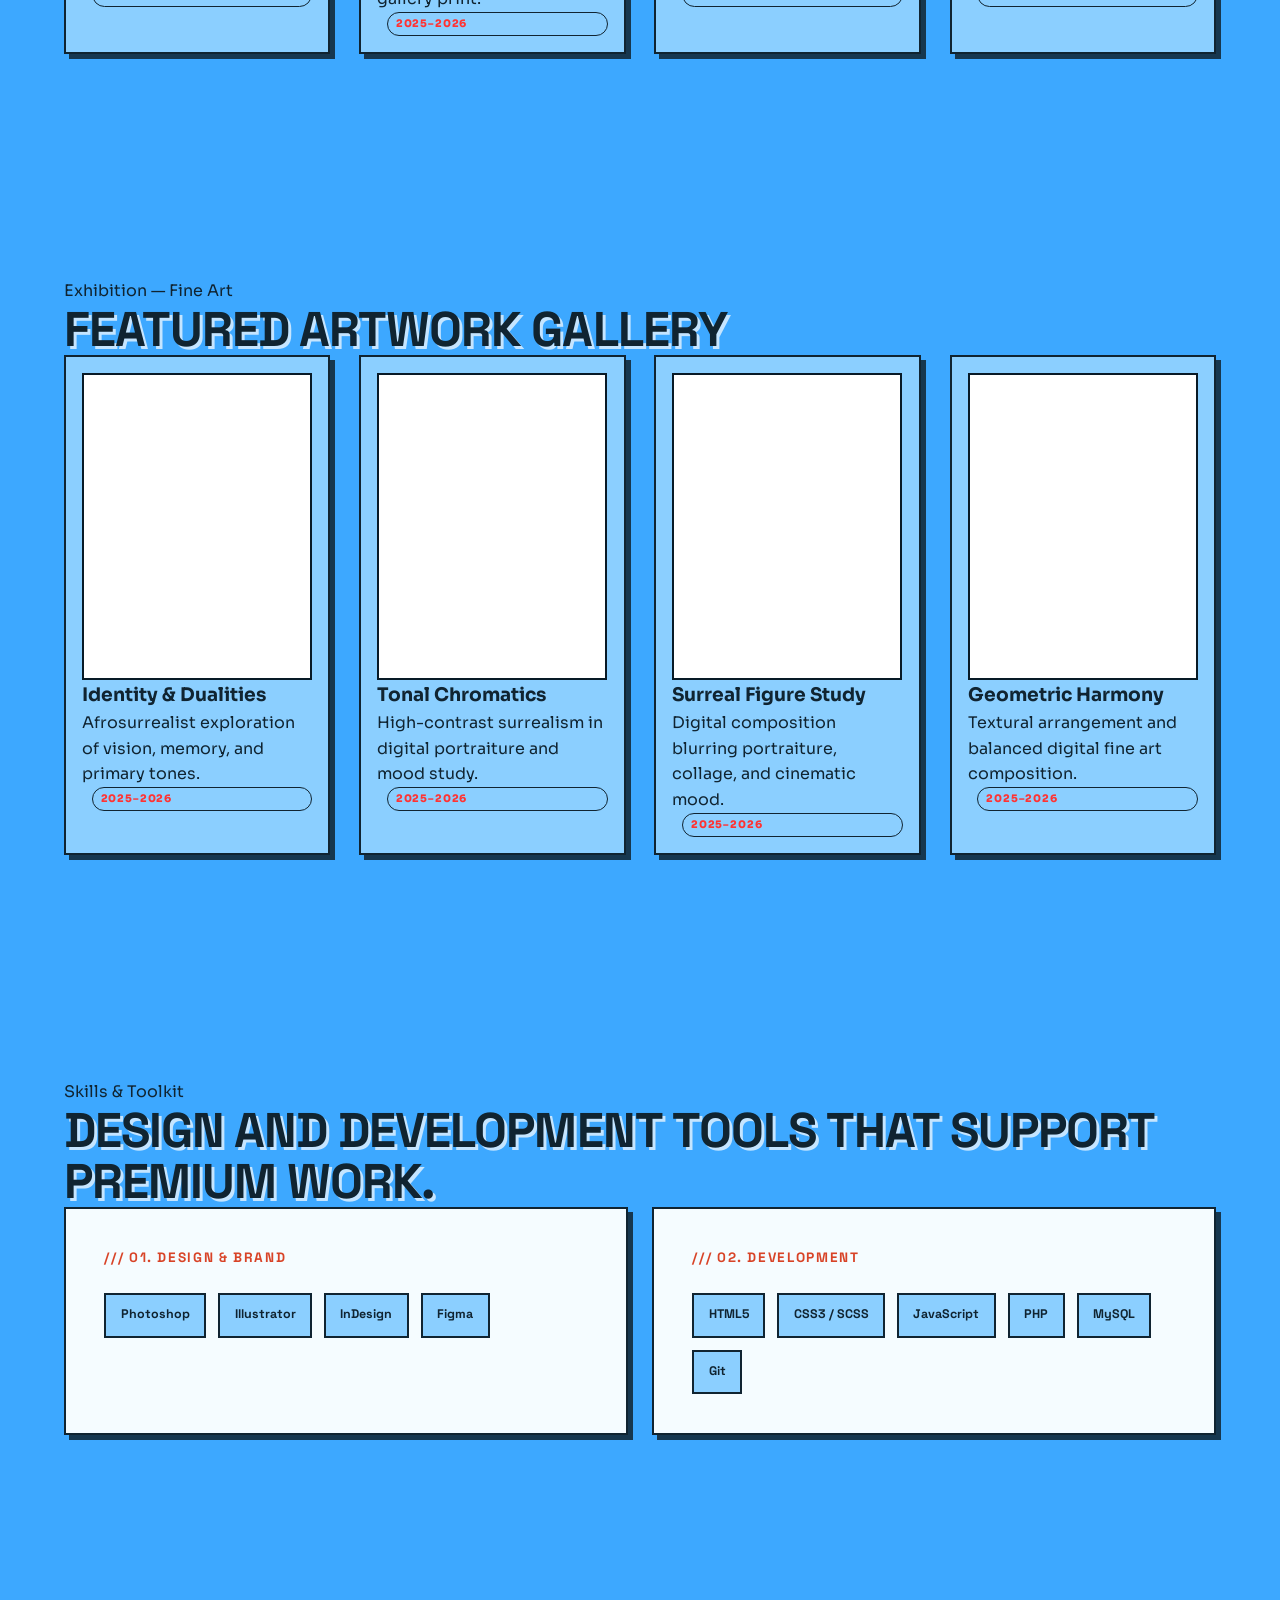
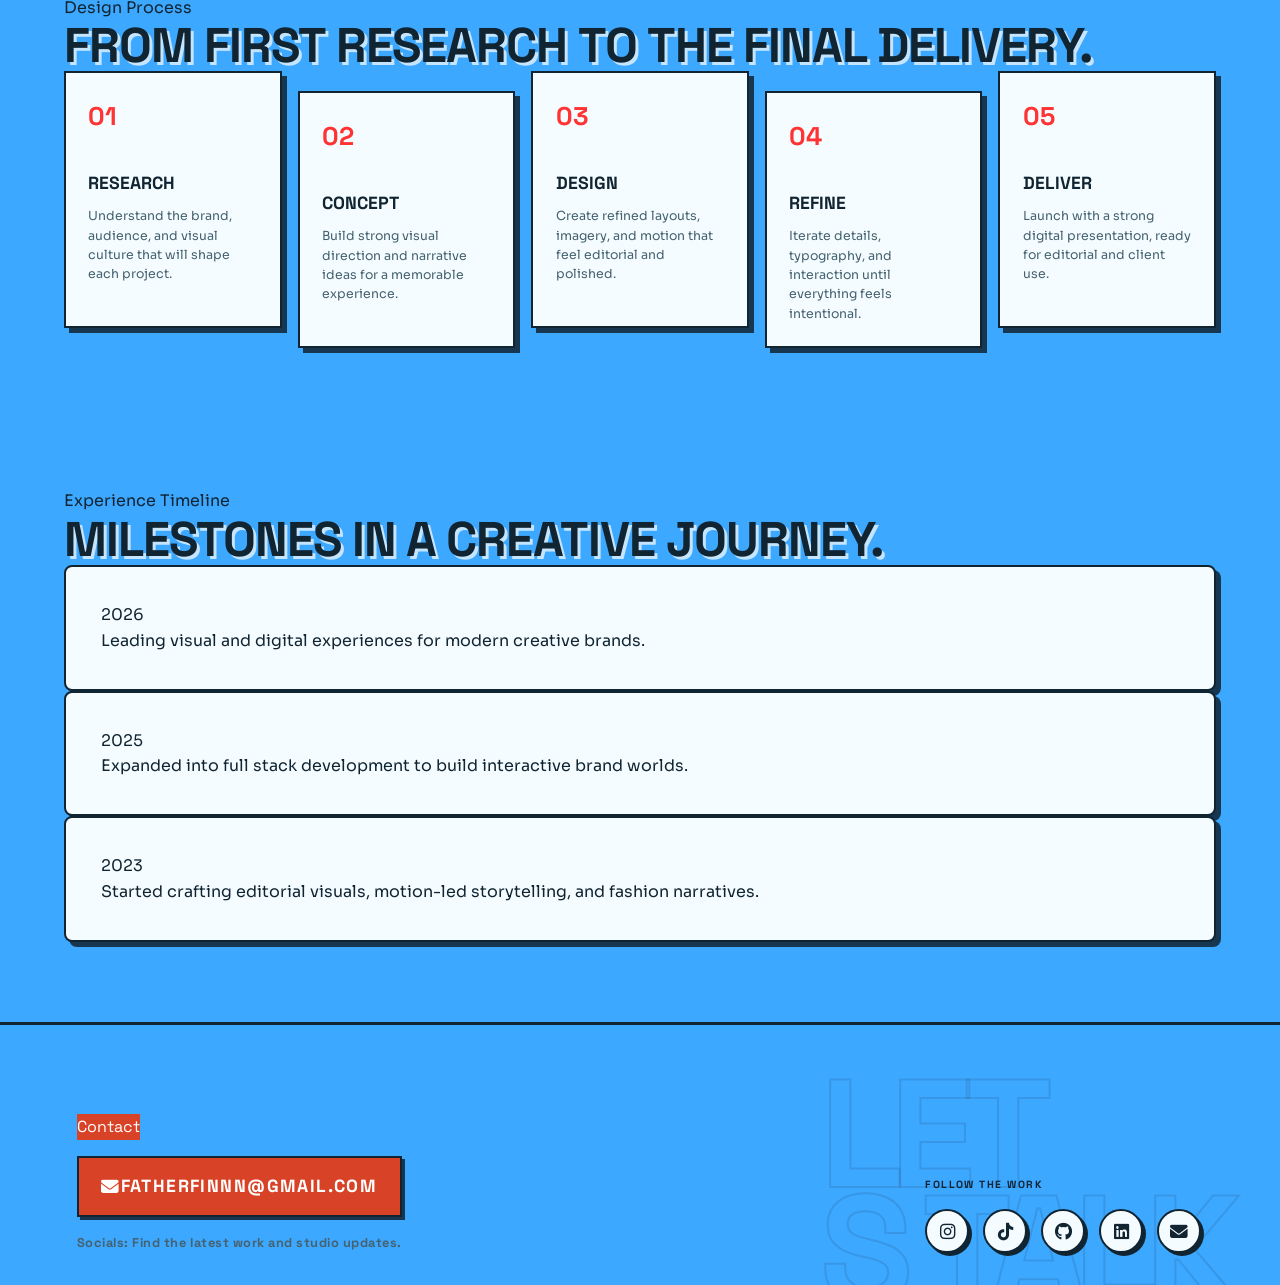
==== commit e927e727: "fast" ====
--- a/Index.html
+++ b/Index.html
@@ -85,7 +85,7 @@
     <section class="section personal-intro-section" id="about" aria-labelledby="personal-intro-title">
       <div class="personal-intro-layout">
         <div class="personal-hero-art" aria-hidden="true">
-          <img src="Images/FYDT/me.jpg" alt="" width="900" height="1200">
+          <img src="Images/FYDT/me.jpg" alt="" width="900" height="1200" fetchpriority="high" decoding="async">
         </div>
         <div class="hero-copy personal-hero-copy">
           <p class="eyebrow">Welcome to my corner of the internet</p>
